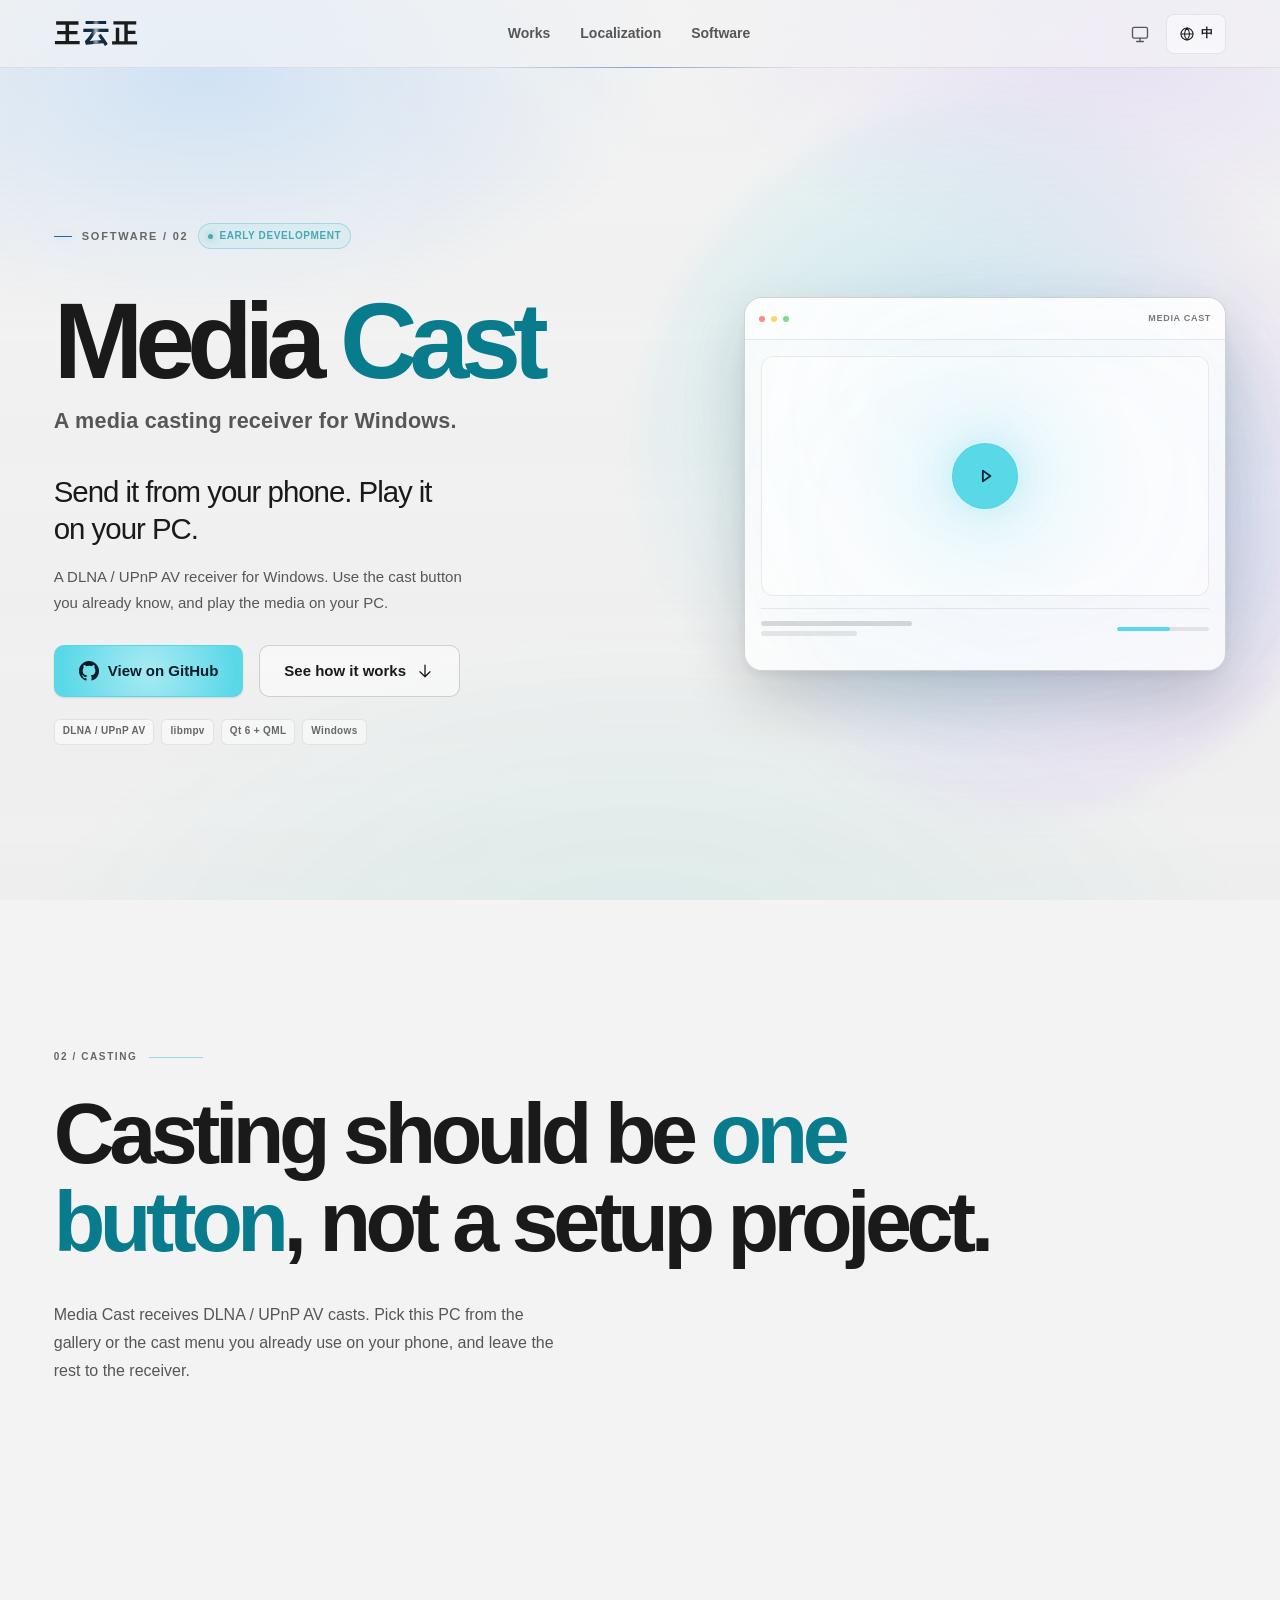
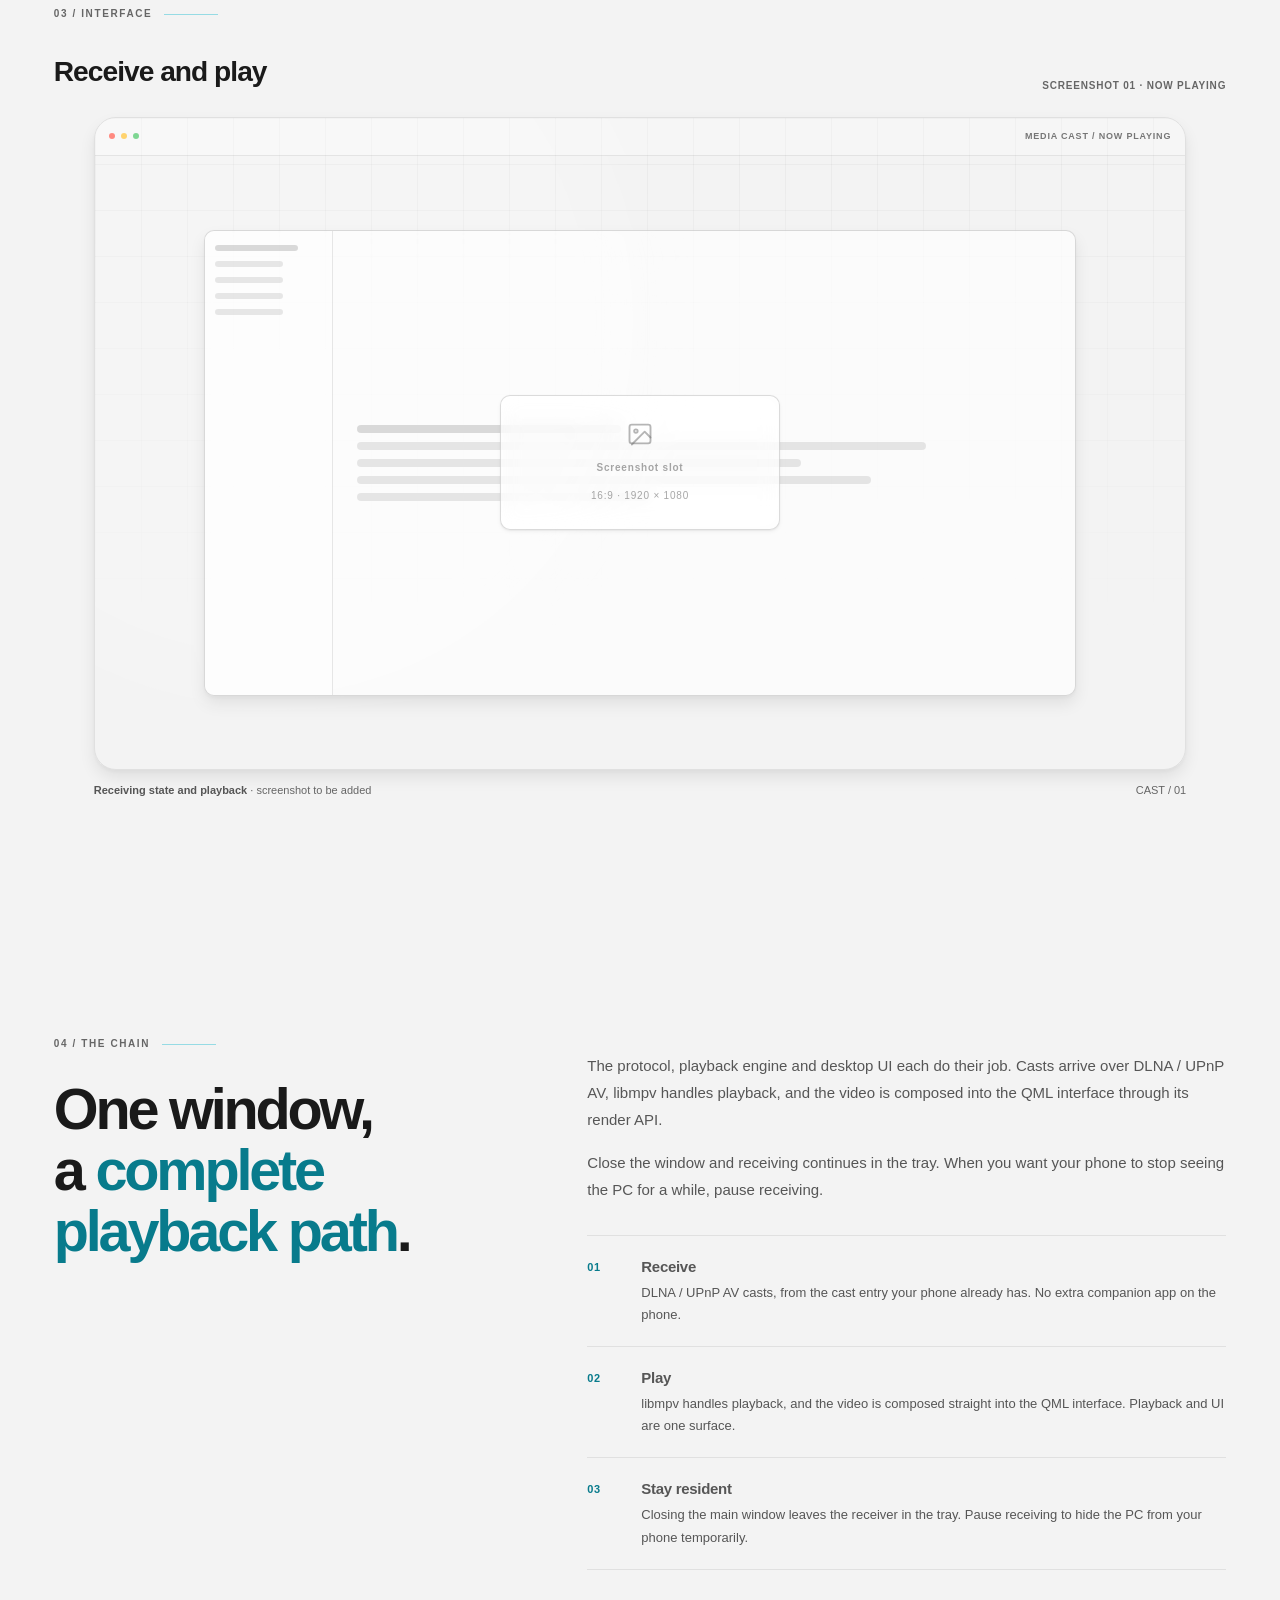
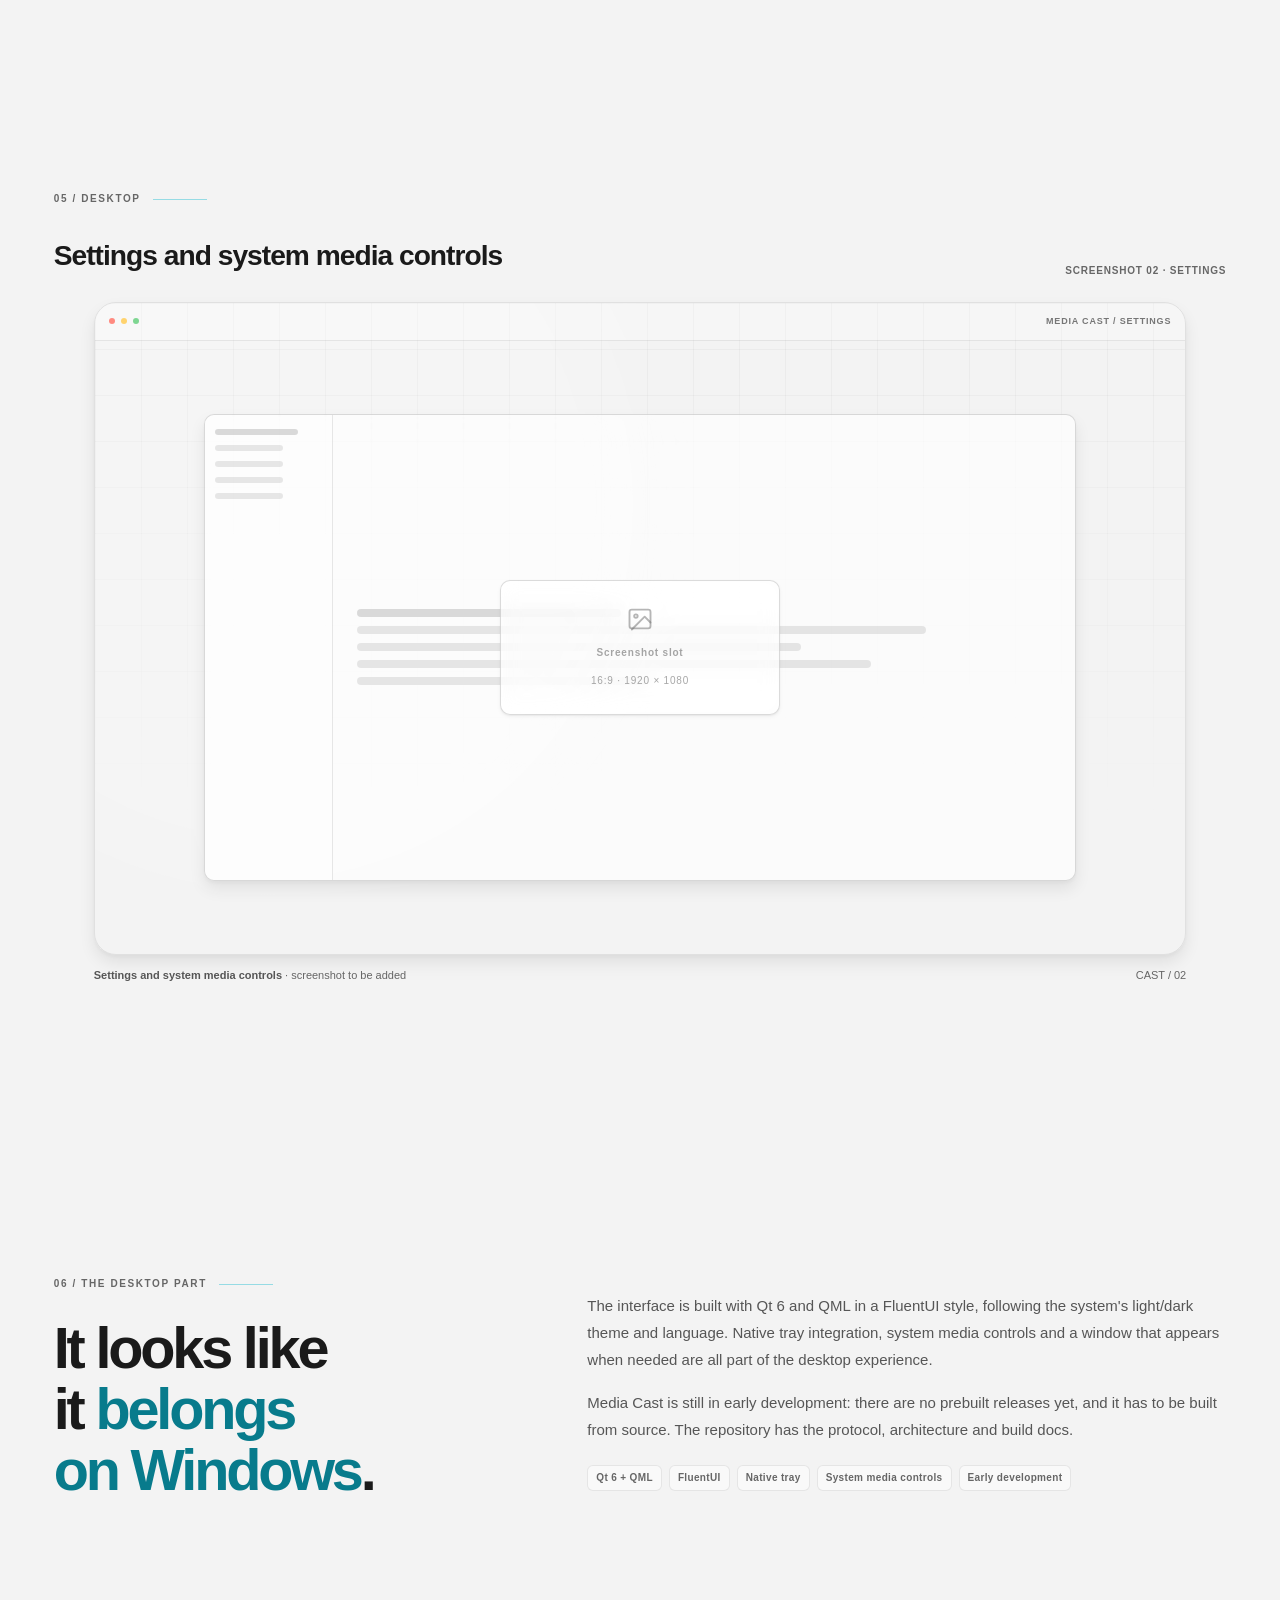
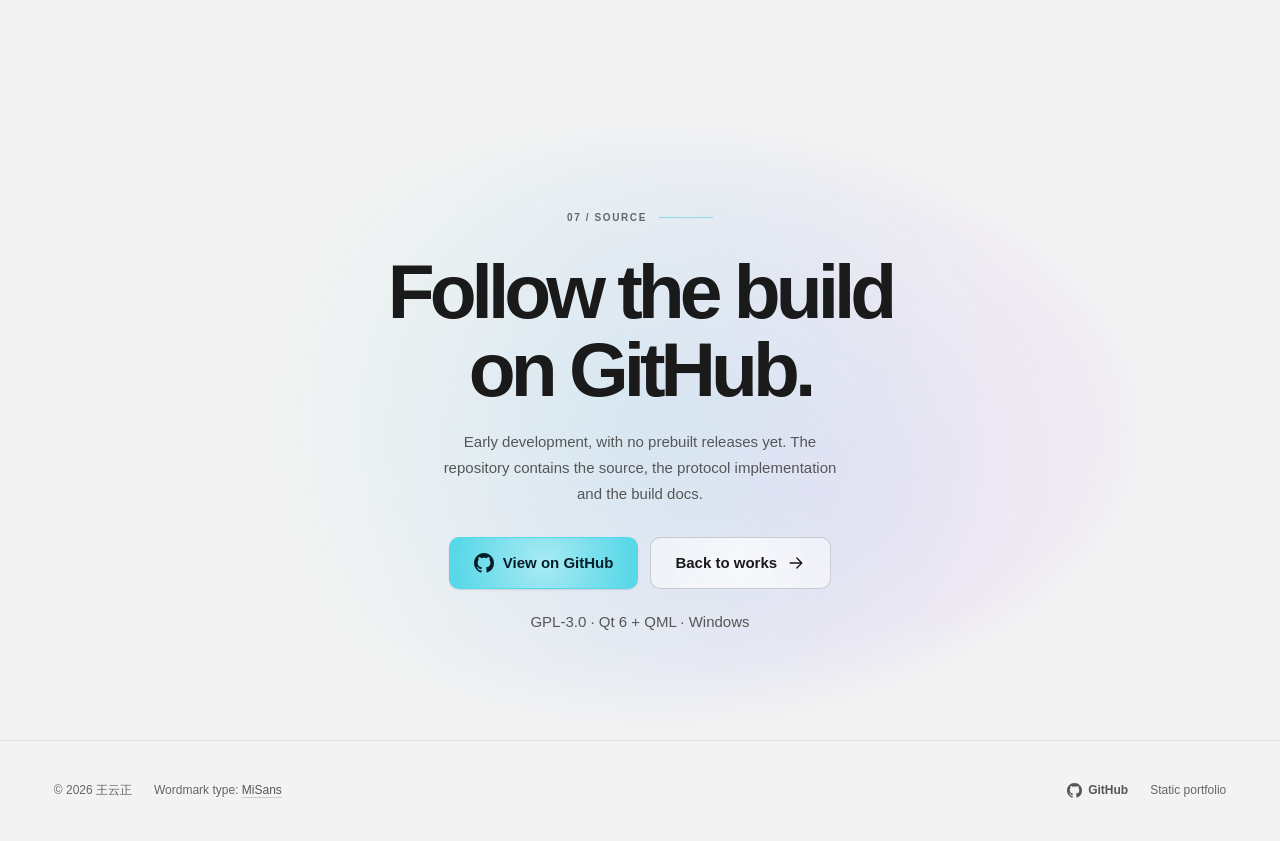
==== software/media-cast/index.html @ 3ce992ba "Build the Fluent works portfolio site" ====
<!DOCTYPE html>
<html lang="zh-CN"
      data-page-lang="bilingual"
      data-lang="zh"
      data-theme-mode="auto"
      data-title-zh="Media Cast（媒体投屏）· 王云正"
      data-title-en="Media Cast · 王云正">
<head>
  <meta charset="utf-8">
  <meta name="viewport" content="width=device-width, initial-scale=1, viewport-fit=cover">
  <title>Media Cast（媒体投屏）· 王云正</title>
  <meta name="description" content="Media Cast：Windows 上的 DLNA / UPnP AV 媒体投送接收器。" data-desc-zh="Media Cast：Windows 上的 DLNA / UPnP AV 媒体投送接收器。" data-desc-en="Media Cast: a DLNA / UPnP AV media casting receiver for Windows.">
  <meta name="color-scheme" content="light dark">
  <meta name="theme-color" content="#f3f3f3">
  <link rel="icon" href="/assets/img/favicon.svg" type="image/svg+xml">
  <script src="/assets/js/boot.js"></script>
  <link rel="stylesheet" href="/assets/css/site.css">
  <script src="/assets/js/site.js" defer></script>
</head>
<body class="software-page software-page--cast">
  <a class="skip-link" href="#main">
    <span class="lang-zh">跳到主要内容</span><span class="lang-en">Skip to content</span>
  </a>

  <header class="site-header" data-site-header>
    <div class="header-inner">
      <a class="brand" href="/" data-brand data-aria-zh="王云正，返回首页" data-aria-en="Wang Yunzheng, home">
        <span class="brand__word" aria-hidden="true">
          <img class="brand__ink brand__ink--light" src="/assets/img/wordmark-light.svg" alt="王云正" width="2932" height="936" decoding="async">
          <img class="brand__ink brand__ink--dark" src="/assets/img/wordmark-dark.svg" alt="王云正" width="2932" height="936" decoding="async">
          <span class="brand__sheen"></span>
        </span>
        <span class="sr-only">王云正</span>
      </a>

      <nav class="primary-nav" aria-label="主导航" data-aria-zh="主导航" data-aria-en="Primary navigation">
        <a class="nav-link" href="/"><span class="lang-zh">作品</span><span class="lang-en">Works</span></a>
        <a class="nav-link" href="/#localization"><span class="lang-zh">汉化</span><span class="lang-en">Localization</span></a>
        <a class="nav-link" href="/#software"><span class="lang-zh">软件</span><span class="lang-en">Software</span></a>
      </nav>

      <button class="icon-btn nav-toggle" type="button" data-nav-toggle aria-expanded="false" aria-controls="mobile-nav" aria-label="打开导航">
        <svg class="icon" viewBox="0 0 24 24" aria-hidden="true"><path d="M4 7h16M4 12h16M4 17h16"/></svg>
      </button>

      <div class="mobile-nav" id="mobile-nav" data-mobile-nav hidden>
        <a href="/"><span><span class="lang-zh">作品</span><span class="lang-en">Works</span></span></a>
        <a href="/#localization"><span><span class="lang-zh">汉化</span><span class="lang-en">Localization</span></span></a>
        <a href="/#software"><span><span class="lang-zh">软件</span><span class="lang-en">Software</span></span></a>
      </div>

      <div class="header-actions">
        <div class="theme-picker" data-theme-picker>
          <button class="icon-btn theme-trigger" type="button" data-theme-trigger aria-expanded="false" aria-controls="theme-menu" aria-label="主题设置">
            <span class="theme-icon theme-icon--auto" aria-hidden="true"><svg class="icon" viewBox="0 0 24 24"><rect x="3" y="4" width="18" height="13" rx="2"/><path d="M8 21h8m-4-4v4"/></svg></span>
            <span class="theme-icon theme-icon--light" aria-hidden="true"><svg class="icon" viewBox="0 0 24 24"><circle cx="12" cy="12" r="4"/><path d="M12 2v2m0 16v2M4.93 4.93l1.42 1.42m11.3 11.3 1.42 1.42M2 12h2m16 0h2M4.93 19.07l1.42-1.42m11.3-11.3 1.42-1.42"/></svg></span>
            <span class="theme-icon theme-icon--dark" aria-hidden="true"><svg class="icon" viewBox="0 0 24 24"><path d="M20.4 14.4A8.5 8.5 0 0 1 9.6 3.6 8.5 8.5 0 1 0 20.4 14.4Z"/></svg></span>
          </button>
          <div class="theme-menu" id="theme-menu" data-theme-menu role="group" aria-label="主题" data-aria-zh="主题" data-aria-en="Theme" hidden>
            <div class="theme-menu__label"><span class="lang-zh">外观</span><span class="lang-en">Appearance</span></div>
            <button class="theme-option" type="button" data-theme-choice="auto" aria-pressed="true">
              <svg class="icon" viewBox="0 0 24 24" aria-hidden="true"><rect x="3" y="4" width="18" height="13" rx="2"/><path d="M8 21h8m-4-4v4"/></svg><span><span class="lang-zh">跟随系统</span><span class="lang-en">System</span></span><svg class="icon theme-option__check" viewBox="0 0 24 24" aria-hidden="true"><path d="m5 12 4 4 10-10"/></svg>
            </button>
            <button class="theme-option" type="button" data-theme-choice="light" aria-pressed="false">
              <svg class="icon" viewBox="0 0 24 24" aria-hidden="true"><circle cx="12" cy="12" r="4"/><path d="M12 2v2m0 16v2M4.93 4.93l1.42 1.42m11.3 11.3 1.42 1.42M2 12h2m16 0h2M4.93 19.07l1.42-1.42m11.3-11.3 1.42-1.42"/></svg><span><span class="lang-zh">浅色</span><span class="lang-en">Light</span></span><svg class="icon theme-option__check" viewBox="0 0 24 24" aria-hidden="true"><path d="m5 12 4 4 10-10"/></svg>
            </button>
            <button class="theme-option" type="button" data-theme-choice="dark" aria-pressed="false">
              <svg class="icon" viewBox="0 0 24 24" aria-hidden="true"><path d="M20.4 14.4A8.5 8.5 0 0 1 9.6 3.6 8.5 8.5 0 1 0 20.4 14.4Z"/></svg><span><span class="lang-zh">深色</span><span class="lang-en">Dark</span></span><svg class="icon theme-option__check" viewBox="0 0 24 24" aria-hidden="true"><path d="m5 12 4 4 10-10"/></svg>
            </button>
          </div>
        </div>
        <button class="lang-toggle" type="button" data-language-toggle aria-label="Switch to English">
          <svg class="icon icon--small" viewBox="0 0 24 24" aria-hidden="true"><circle cx="12" cy="12" r="9"/><path d="M3 12h18M12 3c2.5 2.5 3.8 5.5 3.8 9S14.5 18.5 12 21c-2.5-2.5-3.8-5.5-3.8-9S9.5 5.5 12 3Z"/></svg>
          <span class="lang-zh" aria-hidden="true">EN</span>
          <span class="lang-en" aria-hidden="true">中</span>
        </button>
      </div>
    </div>
  </header>

  <div class="scroll-progress" aria-hidden="true"><div class="scroll-progress__fill" data-scroll-progress></div></div>

  <main id="main" class="software-main" tabindex="-1">
    <section class="software-hero">
      <div class="container software-hero__grid">
        <div class="software-hero__copy">
          <div class="software-hero__kicker enter" style="--i: 0">
            <span class="eyebrow"><span class="lang-zh">软件 / 02</span><span class="lang-en">Software / 02</span></span>
            <span class="early-badge"><span class="lang-zh">早期开发</span><span class="lang-en">Early development</span></span>
          </div>
          <h1 class="software-title enter" style="--i: 1">Media <span class="accent-word">Cast</span></h1>
          <p class="software-title-cn enter" style="--i: 2">
            <span class="lang-zh">媒体投屏接收器</span>
            <span class="lang-en">A media casting receiver for Windows.</span>
          </p>
          <p class="software-tagline enter" style="--i: 3">
            <span class="lang-zh">手机投过来，电脑这边播放。</span>
            <span class="lang-en">Send it from your phone. Play it on your PC.</span>
          </p>
          <p class="software-lead enter" style="--i: 3">
            <span class="lang-zh">Windows 上的 DLNA / UPnP AV 投送接收器。用手机里熟悉的投送入口，把媒体送到电脑上播放。</span>
            <span class="lang-en">A DLNA / UPnP AV receiver for Windows. Use the cast button you already know, and play the media on your PC.</span>
          </p>
          <div class="software-actions enter" style="--i: 4">
            <a class="btn btn--primary btn--large reveal" href="https://github.com/JerryABCD06/MediaCast" target="_blank" rel="noopener noreferrer">
              <svg class="icon icon--fill" viewBox="0 0 16 16" aria-hidden="true"><path d="M8 0C3.58 0 0 3.58 0 8c0 3.54 2.29 6.53 5.47 7.59.4.07.55-.17.55-.38 0-.19-.01-.82-.01-1.49-2.01.37-2.53-.49-2.69-.94-.09-.23-.48-.94-.82-1.13-.28-.15-.68-.52-.01-.53.63-.01 1.08.58 1.23.82.72 1.21 1.87.87 2.33.66.07-.52.28-.87.51-1.07-1.78-.2-3.64-.89-3.64-3.95 0-.87.31-1.59.82-2.15-.08-.2-.36-1.02.08-2.12 0 0 .67-.21 2.2.82a7.6 7.6 0 0 1 2-.27c.68 0 1.36.09 2 .27 1.53-1.04 2.2-.82 2.2-.82.44 1.1.16 1.92.08 2.12.51.56.82 1.27.82 2.15 0 3.07-1.87 3.75-3.65 3.95.29.25.54.73.54 1.48 0 1.07-.01 1.93-.01 2.2 0 .21.15.46.55.38A8.01 8.01 0 0 0 16 8c0-4.42-3.58-8-8-8Z"/></svg>
              <span class="lang-zh">在 GitHub 查看</span><span class="lang-en">View on GitHub</span>
            </a>
            <a class="btn btn--secondary btn--large reveal" href="#one-button">
              <span class="lang-zh">看看它怎么工作</span><span class="lang-en">See how it works</span>
              <svg class="icon" viewBox="0 0 24 24" aria-hidden="true"><path d="M12 5v14m-6-6 6 6 6-6"/></svg>
            </a>
          </div>
          <div class="software-chips enter" style="--i: 5">
            <span class="software-chip">DLNA / UPnP AV</span>
            <span class="software-chip">libmpv</span>
            <span class="software-chip">Qt 6 + QML</span>
            <span class="software-chip">Windows</span>
          </div>
        </div>

        <div class="software-hero__visual enter" style="--i: 3">
          <div class="hero-window-wrap" aria-hidden="true">
            <div class="hero-window" data-tilt>
              <div class="hero-window__bar">
                <div class="window-dots"><i></i><i></i><i></i></div>
                <span>Media Cast</span>
              </div>
              <div class="hero-window__body hero-window__body--cast">
                <div class="cast-stage">
                  <div class="cast-visual">
                    <span class="cast-visual__ring"></span>
                    <span class="cast-visual__ring"></span>
                    <span class="cast-visual__ring"></span>
                    <span class="cast-visual__core"><svg class="icon" viewBox="0 0 24 24"><path d="m10 7 7 5-7 5V7Z"/></svg></span>
                  </div>
                </div>
                <div class="cast-window__meta">
                  <div class="cast-window__meta-lines"><i></i><i></i></div>
                  <div class="cast-window__progress"></div>
                </div>
              </div>
            </div>
          </div>
        </div>
      </div>
    </section>

    <section class="software-chapter software-chapter--compact" id="one-button">
      <div class="container">
        <div class="chapter-label" data-reveal>02 / Casting</div>
        <h2 class="chapter-statement" data-reveal>
          <span class="lang-zh">投屏，本来就应该<span class="accent">只是按一下</span>。</span>
          <span class="lang-en">Casting should be <span class="accent">one button</span>, not a setup project.</span>
        </h2>
        <div class="chapter-lede" data-reveal>
          <p class="lang-block lang-zh">Media Cast 接收 DLNA / UPnP AV 投送。手机从相册或支持投送的应用里选择这台电脑，剩下的交给它。</p>
          <p class="lang-block lang-en">Media Cast receives DLNA / UPnP AV casts. Pick this PC from the gallery or the cast menu you already use on your phone, and leave the rest to the receiver.</p>
        </div>
      </div>
    </section>

    <section class="screenshot-chapter" aria-labelledby="cast-shot-1-title">
      <div class="container">
        <div class="chapter-label" data-reveal>03 / Interface</div>
        <div class="screenshot-chapter__head" data-reveal>
          <h2 class="screenshot-chapter__title" id="cast-shot-1-title"><span class="lang-zh">接收与播放</span><span class="lang-en">Receive and play</span></h2>
          <span class="screenshot-chapter__meta">Screenshot 01 · Now playing</span>
        </div>
        <figure data-reveal>
          <div class="screenshot-frame screenshot-frame--window" role="img" aria-label="Media Cast 接收与播放界面截图占位，16 比 9" data-aria-zh="Media Cast 接收与播放界面截图占位，16 比 9" data-aria-en="Placeholder for the Media Cast receiving and playback interface, 16 by 9">
            <div class="screenshot-frame__bar" aria-hidden="true">
              <div class="window-dots"><i></i><i></i><i></i></div>
              <span>Media Cast / Now playing</span>
            </div>
            <div class="screenshot-frame__canvas">
              <div class="screenshot-frame__mock" aria-hidden="true">
                <div class="screenshot-frame__mock-side"><i></i><i></i><i></i><i></i><i></i></div>
                <div class="screenshot-frame__mock-main"><i></i><i></i><i></i><i></i><i></i></div>
              </div>
              <div class="screenshot-frame__inner" aria-hidden="true">
                <svg class="icon" viewBox="0 0 24 24"><rect x="3" y="4" width="18" height="16" rx="2"/><circle cx="8.5" cy="9.5" r="1.5"/><path d="m21 15-5-5L5 21"/></svg>
                <strong><span class="lang-zh">界面截图位</span><span class="lang-en">Screenshot slot</span></strong>
                <span>16:9 · 1920 × 1080</span>
              </div>
            </div>
          </div>
          <figcaption class="screenshot-caption">
            <span><strong><span class="lang-zh">接收状态与播放界面</span><span class="lang-en">Receiving state and playback</span></strong> · <span class="lang-zh">截图待补充</span><span class="lang-en">screenshot to be added</span></span>
            <span>CAST / 01</span>
          </figcaption>
        </figure>
      </div>
    </section>

    <section class="software-chapter" aria-labelledby="cast-chain-title">
      <div class="container">
        <div class="chapter-split">
          <div class="chapter-split__head">
            <div class="chapter-label" data-reveal>04 / The chain</div>
            <h2 class="chapter-title" id="cast-chain-title" data-reveal>
              <span class="lang-zh">一个窗口，背后是一条<span class="accent">完整的播放链路</span>。</span>
              <span class="lang-en">One window, a <span class="accent">complete playback path</span>.</span>
            </h2>
          </div>
          <div class="chapter-copy" data-reveal>
            <p class="lang-block lang-zh">投送协议、播放内核和桌面界面各做各的事。接收使用 DLNA / UPnP AV，播放交给 libmpv，画面通过 render API 合成进 QML 界面。</p>
            <p class="lang-block lang-en">The protocol, playback engine and desktop UI each do their job. Casts arrive over DLNA / UPnP AV, libmpv handles playback, and the video is composed into the QML interface through its render API.</p>
            <p class="lang-block lang-zh">关掉窗口，接收还在托盘里；需要让手机暂时搜不到这台电脑时，可以暂停接收投送。</p>
            <p class="lang-block lang-en">Close the window and receiving continues in the tray. When you want your phone to stop seeing the PC for a while, pause receiving.</p>

            <div class="lang-block lang-zh">
              <ul class="feature-list">
                <li class="feature-item">
                  <span class="feature-item__num">01</span>
                  <div><h3>接收</h3><p>DLNA / UPnP AV 投送。用手机里已经有的投送入口，不必在手机端再装一套配套应用。</p></div>
                </li>
                <li class="feature-item">
                  <span class="feature-item__num">02</span>
                  <div><h3>播放</h3><p>libmpv 负责播放，画面直接合成进 QML 界面。播放体验和界面不是两套东西。</p></div>
                </li>
                <li class="feature-item">
                  <span class="feature-item__num">03</span>
                  <div><h3>常驻</h3><p>关闭主窗口后仍可从托盘接收；暂停接收则会让手机暂时发现不了这台电脑。</p></div>
                </li>
              </ul>
            </div>
            <div class="lang-block lang-en">
              <ul class="feature-list">
                <li class="feature-item">
                  <span class="feature-item__num">01</span>
                  <div><h3>Receive</h3><p>DLNA / UPnP AV casts, from the cast entry your phone already has. No extra companion app on the phone.</p></div>
                </li>
                <li class="feature-item">
                  <span class="feature-item__num">02</span>
                  <div><h3>Play</h3><p>libmpv handles playback, and the video is composed straight into the QML interface. Playback and UI are one surface.</p></div>
                </li>
                <li class="feature-item">
                  <span class="feature-item__num">03</span>
                  <div><h3>Stay resident</h3><p>Closing the main window leaves the receiver in the tray. Pause receiving to hide the PC from your phone temporarily.</p></div>
                </li>
              </ul>
            </div>
          </div>
        </div>
      </div>
    </section>

    <section class="screenshot-chapter" aria-labelledby="cast-shot-2-title">
      <div class="container">
        <div class="chapter-label" data-reveal>05 / Desktop</div>
        <div class="screenshot-chapter__head" data-reveal>
          <h2 class="screenshot-chapter__title" id="cast-shot-2-title"><span class="lang-zh">设置与系统媒体控件</span><span class="lang-en">Settings and system media controls</span></h2>
          <span class="screenshot-chapter__meta">Screenshot 02 · Settings</span>
        </div>
        <figure data-reveal>
          <div class="screenshot-frame screenshot-frame--window" role="img" aria-label="Media Cast 设置与系统媒体控件截图占位，16 比 9" data-aria-zh="Media Cast 设置与系统媒体控件截图占位，16 比 9" data-aria-en="Placeholder for Media Cast settings and system media controls, 16 by 9">
            <div class="screenshot-frame__bar" aria-hidden="true">
              <div class="window-dots"><i></i><i></i><i></i></div>
              <span>Media Cast / Settings</span>
            </div>
            <div class="screenshot-frame__canvas">
              <div class="screenshot-frame__mock" aria-hidden="true">
                <div class="screenshot-frame__mock-side"><i></i><i></i><i></i><i></i><i></i></div>
                <div class="screenshot-frame__mock-main"><i></i><i></i><i></i><i></i><i></i></div>
              </div>
              <div class="screenshot-frame__inner" aria-hidden="true">
                <svg class="icon" viewBox="0 0 24 24"><rect x="3" y="4" width="18" height="16" rx="2"/><circle cx="8.5" cy="9.5" r="1.5"/><path d="m21 15-5-5L5 21"/></svg>
                <strong><span class="lang-zh">界面截图位</span><span class="lang-en">Screenshot slot</span></strong>
                <span>16:9 · 1920 × 1080</span>
              </div>
            </div>
          </div>
          <figcaption class="screenshot-caption">
            <span><strong><span class="lang-zh">设置页与系统媒体控件</span><span class="lang-en">Settings and system media controls</span></strong> · <span class="lang-zh">截图待补充</span><span class="lang-en">screenshot to be added</span></span>
            <span>CAST / 02</span>
          </figcaption>
        </figure>
      </div>
    </section>

    <section class="software-chapter software-chapter--compact" aria-labelledby="cast-desktop-title">
      <div class="container">
        <div class="chapter-split">
          <div class="chapter-split__head">
            <div class="chapter-label" data-reveal>06 / The desktop part</div>
            <h2 class="chapter-title" id="cast-desktop-title" data-reveal>
              <span class="lang-zh">它看起来像 <span class="accent">Windows 的一部分</span>。</span>
              <span class="lang-en">It looks like it <span class="accent">belongs on Windows</span>.</span>
            </h2>
          </div>
          <div class="chapter-copy" data-reveal>
            <p class="lang-block lang-zh">界面使用 Qt 6 + QML 的 FluentUI 风格，跟随系统的深浅色和语言。原生托盘、系统媒体控件和按需出现的窗口，都是桌面端的一部分。</p>
            <p class="lang-block lang-en">The interface is built with Qt 6 and QML in a FluentUI style, following the system's light/dark theme and language. Native tray integration, system media controls and a window that appears when needed are all part of the desktop experience.</p>
            <p class="lang-block lang-zh">Media Cast 仍在早期开发：目前没有预编译版本，需要从源码构建。仓库里有协议、架构与构建文档。</p>
            <p class="lang-block lang-en">Media Cast is still in early development: there are no prebuilt releases yet, and it has to be built from source. The repository has the protocol, architecture and build docs.</p>
            <div class="software-chips">
              <span class="software-chip">Qt 6 + QML</span>
              <span class="software-chip">FluentUI</span>
              <span class="software-chip">Native tray</span>
              <span class="software-chip">System media controls</span>
              <span class="software-chip">Early development</span>
            </div>
          </div>
        </div>
      </div>
    </section>

    <section class="software-cta" aria-labelledby="cast-cta-title">
      <div class="container software-cta__inner">
        <div class="chapter-label" data-reveal>07 / Source</div>
        <h2 id="cast-cta-title" data-reveal>
          <span class="lang-zh">在 GitHub 看项目。</span>
          <span class="lang-en">Follow the build on GitHub.</span>
        </h2>
        <p data-reveal>
          <span class="lang-zh">早期开发中，暂无预编译版本。仓库里有源码、协议实现和构建文档。</span>
          <span class="lang-en">Early development, with no prebuilt releases yet. The repository contains the source, the protocol implementation and the build docs.</span>
        </p>
        <div class="software-cta__actions" data-reveal>
          <a class="btn btn--primary btn--large reveal" href="https://github.com/JerryABCD06/MediaCast" target="_blank" rel="noopener noreferrer">
            <svg class="icon icon--fill" viewBox="0 0 16 16" aria-hidden="true"><path d="M8 0C3.58 0 0 3.58 0 8c0 3.54 2.29 6.53 5.47 7.59.4.07.55-.17.55-.38 0-.19-.01-.82-.01-1.49-2.01.37-2.53-.49-2.69-.94-.09-.23-.48-.94-.82-1.13-.28-.15-.68-.52-.01-.53.63-.01 1.08.58 1.23.82.72 1.21 1.87.87 2.33.66.07-.52.28-.87.51-1.07-1.78-.2-3.64-.89-3.64-3.95 0-.87.31-1.59.82-2.15-.08-.2-.36-1.02.08-2.12 0 0 .67-.21 2.2.82a7.6 7.6 0 0 1 2-.27c.68 0 1.36.09 2 .27 1.53-1.04 2.2-.82 2.2-.82.44 1.1.16 1.92.08 2.12.51.56.82 1.27.82 2.15 0 3.07-1.87 3.75-3.65 3.95.29.25.54.73.54 1.48 0 1.07-.01 1.93-.01 2.2 0 .21.15.46.55.38A8.01 8.01 0 0 0 16 8c0-4.42-3.58-8-8-8Z"/></svg>
            <span class="lang-zh">在 GitHub 查看</span><span class="lang-en">View on GitHub</span>
          </a>
          <a class="btn btn--secondary btn--large reveal" href="/">
            <span class="lang-zh">返回作品</span><span class="lang-en">Back to works</span>
            <svg class="icon" viewBox="0 0 24 24" aria-hidden="true"><path d="M5 12h14m-6-6 6 6-6 6"/></svg>
          </a>
        </div>
        <p class="software-cta__note">GPL-3.0 · Qt 6 + QML · Windows</p>
      </div>
    </section>
  </main>

  <footer class="site-footer">
    <div class="container site-footer__inner">
      <div class="site-footer__left">
        <span>© <span data-year>2026</span> 王云正</span>
        <span class="credit"><span class="lang-zh">字标字体</span><span class="lang-en">Wordmark type</span>: <a href="https://hyperos.mi.com/font/" target="_blank" rel="noopener noreferrer">MiSans</a></span>
      </div>
      <div class="site-footer__right">
        <a class="footer-link" href="https://github.com/JerryABCD06" target="_blank" rel="noopener noreferrer">
          <svg class="icon icon--fill" viewBox="0 0 16 16" aria-hidden="true"><path d="M8 0C3.58 0 0 3.58 0 8c0 3.54 2.29 6.53 5.47 7.59.4.07.55-.17.55-.38 0-.19-.01-.82-.01-1.49-2.01.37-2.53-.49-2.69-.94-.09-.23-.48-.94-.82-1.13-.28-.15-.68-.52-.01-.53.63-.01 1.08.58 1.23.82.72 1.21 1.87.87 2.33.66.07-.52.28-.87.51-1.07-1.78-.2-3.64-.89-3.64-3.95 0-.87.31-1.59.82-2.15-.08-.2-.36-1.02.08-2.12 0 0 .67-.21 2.2.82a7.6 7.6 0 0 1 2-.27c.68 0 1.36.09 2 .27 1.53-1.04 2.2-.82 2.2-.82.44 1.1.16 1.92.08 2.12.51.56.82 1.27.82 2.15 0 3.07-1.87 3.75-3.65 3.95.29.25.54.73.54 1.48 0 1.07-.01 1.93-.01 2.2 0 .21.15.46.55.38A8.01 8.01 0 0 0 16 8c0-4.42-3.58-8-8-8Z"/></svg>
          GitHub
        </a>
        <span class="credit"><span class="lang-zh">静态作品集</span><span class="lang-en">Static portfolio</span></span>
      </div>
    </div>
  </footer>

  <div class="sr-only" id="live-region" aria-live="polite"></div>
</body>
</html>
---- assets/css/site.css ----
/* =========================================================
   Wang Yunzheng — works
   Fluent 2 foundations, a deliberately slightly larger radius,
   and a small set of pointer-reactive extras.
   ========================================================= */

/* ---------- Fonts / tokens ---------- */

:root {
  --font-ui: sans-serif;

  --header-h: 68px;
  --content-w: 1240px;
  --content-narrow: 980px;
  --gutter: clamp(20px, 4.2vw, 56px);

  /* Fluent shape uses 4px for controls and 8px for overlays.
     These are intentionally one step larger. */
  --radius-control: 8px;
  --radius-card: 16px;
  --radius-panel: 22px;
  --radius-media: 18px;
  --radius-pill: 999px;

  --stroke: 1px;
  --focus-width: 2px;

  --dur-fast: 150ms;
  --dur-normal: 220ms;
  --dur-slow: 320ms;
  --ease-fluent: cubic-bezier(0.1, 0.9, 0.2, 1);
  --ease-out: cubic-bezier(0.16, 1, 0.3, 1);
  --ease-spring: cubic-bezier(0.34, 1.56, 0.64, 1);

  --space-1: 4px;
  --space-2: 8px;
  --space-3: 12px;
  --space-4: 16px;
  --space-5: 20px;
  --space-6: 24px;
  --space-7: 32px;
  --space-8: 40px;
  --space-9: 48px;
  --space-10: 64px;
  --space-11: 80px;
  --space-12: 96px;

  --pointer-x: 50%;
  --pointer-y: 20%;
  --hx: 50%;
  --brand-x: 50;
}

:root,
:root[data-theme="light"] {
  color-scheme: light;

  --bg: #f3f3f3;
  --bg-rgb: 243 243 243;
  --bg-deep: #e9e9e9;
  --surface: rgba(255, 255, 255, 0.72);
  --surface-solid: #fbfbfb;
  --surface-soft: rgba(255, 255, 255, 0.48);
  --surface-raised: rgba(255, 255, 255, 0.88);
  --text: #1a1a1a;
  --text-2: #565656;
  --text-3: #666666;
  --text-on-accent: #ffffff;
  --border: rgba(0, 0, 0, 0.08);
  --border-strong: rgba(0, 0, 0, 0.16);
  --accent: #0f6cbd;
  --accent-hover: #0c5c9f;
  --accent-pressed: #0a4b82;
  --accent-soft: rgba(15, 108, 189, 0.1);
  --accent-soft-strong: rgba(15, 108, 189, 0.2);
  --accent-contrast: #ffffff;
  --focus-ring: #1a1a1a;
  --focus-halo: rgba(255, 255, 255, 0.8);
  --selection: #b8dcff;
  --header-bg: rgba(243, 243, 243, 0.7);
  --header-bg-scrolled: rgba(243, 243, 243, 0.82);
  --header-border: rgba(0, 0, 0, 0.08);
  --popover: rgba(251, 251, 251, 0.96);
  --shadow-2: 0 1px 2px rgba(0, 0, 0, 0.06), 0 2px 4px rgba(0, 0, 0, 0.04);
  --shadow-8: 0 8px 16px rgba(0, 0, 0, 0.08), 0 2px 4px rgba(0, 0, 0, 0.04);
  --shadow-16: 0 16px 32px rgba(0, 0, 0, 0.12), 0 2px 8px rgba(0, 0, 0, 0.06);
  --shadow-28: 0 28px 64px rgba(0, 0, 0, 0.16), 0 4px 12px rgba(0, 0, 0, 0.06);
  --sheen: rgba(255, 255, 255, 0.48);
  --reveal: rgba(0, 120, 212, 0.52);
  --reveal-soft: rgba(0, 120, 212, 0.11);
  --grid-line: rgba(0, 0, 0, 0.045);
  --bloom-a: rgba(64, 156, 255, 0.2);
  --bloom-b: rgba(160, 116, 255, 0.14);
  --bloom-c: rgba(0, 188, 170, 0.1);
  --brand-ink: #1b1b1b;
  --brand-sheen: rgba(0, 103, 190, 0.55);
  --brand-glint: rgba(255, 255, 255, 0.92);
  --scroll-thumb: rgba(0, 0, 0, 0.22);
  --scroll-track: transparent;
  --skeleton-a: rgba(255, 255, 255, 0.6);
  --skeleton-b: rgba(0, 0, 0, 0.08);
  --placeholder-ink: rgba(0, 0, 0, 0.52);
  --placeholder-line: rgba(0, 0, 0, 0.09);
  --placeholder-line-strong: rgba(0, 0, 0, 0.14);
  --shot-tint: rgba(255, 255, 255, 0.25);
}

:root[data-theme="dark"] {
  color-scheme: dark;

  --bg: #1b1b1b;
  --bg-rgb: 27 27 27;
  --bg-deep: #141414;
  --surface: rgba(42, 42, 42, 0.68);
  --surface-solid: #252525;
  --surface-soft: rgba(255, 255, 255, 0.045);
  --surface-raised: rgba(48, 48, 48, 0.9);
  --text: #f5f5f5;
  --text-2: #c8c8c8;
  --text-3: #a0a0a0;
  --text-on-accent: #08212d;
  --border: rgba(255, 255, 255, 0.085);
  --border-strong: rgba(255, 255, 255, 0.18);
  --accent: #60cdff;
  --accent-hover: #7dd8ff;
  --accent-pressed: #9ee2ff;
  --accent-soft: rgba(96, 205, 255, 0.12);
  --accent-soft-strong: rgba(96, 205, 255, 0.22);
  --accent-contrast: #08212d;
  --focus-ring: #ffffff;
  --focus-halo: rgba(0, 0, 0, 0.8);
  --selection: #0b4a6e;
  --header-bg: rgba(27, 27, 27, 0.68);
  --header-bg-scrolled: rgba(27, 27, 27, 0.84);
  --header-border: rgba(255, 255, 255, 0.09);
  --popover: rgba(40, 40, 40, 0.98);
  --shadow-2: 0 1px 2px rgba(0, 0, 0, 0.4), 0 2px 4px rgba(0, 0, 0, 0.2);
  --shadow-8: 0 8px 18px rgba(0, 0, 0, 0.4), 0 2px 4px rgba(0, 0, 0, 0.24);
  --shadow-16: 0 16px 34px rgba(0, 0, 0, 0.5), 0 2px 8px rgba(0, 0, 0, 0.28);
  --shadow-28: 0 28px 70px rgba(0, 0, 0, 0.58), 0 4px 14px rgba(0, 0, 0, 0.32);
  --sheen: rgba(255, 255, 255, 0.14);
  --reveal: rgba(96, 205, 255, 0.54);
  --reveal-soft: rgba(96, 205, 255, 0.1);
  --grid-line: rgba(255, 255, 255, 0.055);
  --bloom-a: rgba(0, 120, 212, 0.22);
  --bloom-b: rgba(124, 88, 255, 0.17);
  --bloom-c: rgba(0, 188, 170, 0.1);
  --brand-ink: #f5f5f5;
  --brand-sheen: rgba(96, 205, 255, 0.66);
  --brand-glint: rgba(202, 246, 255, 0.96);
  --scroll-thumb: rgba(255, 255, 255, 0.24);
  --scroll-track: transparent;
  --skeleton-a: rgba(255, 255, 255, 0.14);
  --skeleton-b: rgba(0, 0, 0, 0.28);
  --placeholder-ink: rgba(255, 255, 255, 0.58);
  --placeholder-line: rgba(255, 255, 255, 0.1);
  --placeholder-line-strong: rgba(255, 255, 255, 0.17);
  --shot-tint: rgba(0, 0, 0, 0.12);
}

@media (prefers-color-scheme: dark) {
  :root:not([data-theme]) {
    color-scheme: dark;

    --bg: #1b1b1b;
    --bg-rgb: 27 27 27;
    --bg-deep: #141414;
    --surface: rgba(42, 42, 42, 0.68);
    --surface-solid: #252525;
    --surface-soft: rgba(255, 255, 255, 0.045);
    --surface-raised: rgba(48, 48, 48, 0.9);
    --text: #f5f5f5;
    --text-2: #c8c8c8;
    --text-3: #a0a0a0;
    --text-on-accent: #08212d;
    --border: rgba(255, 255, 255, 0.085);
    --border-strong: rgba(255, 255, 255, 0.18);
    --accent: #60cdff;
    --accent-hover: #7dd8ff;
    --accent-pressed: #9ee2ff;
    --accent-soft: rgba(96, 205, 255, 0.12);
    --accent-soft-strong: rgba(96, 205, 255, 0.22);
    --accent-contrast: #08212d;
    --focus-ring: #ffffff;
    --focus-halo: rgba(0, 0, 0, 0.8);
    --selection: #0b4a6e;
    --header-bg: rgba(27, 27, 27, 0.68);
    --header-bg-scrolled: rgba(27, 27, 27, 0.84);
    --header-border: rgba(255, 255, 255, 0.09);
    --popover: rgba(40, 40, 40, 0.98);
    --shadow-2: 0 1px 2px rgba(0, 0, 0, 0.4), 0 2px 4px rgba(0, 0, 0, 0.2);
    --shadow-8: 0 8px 18px rgba(0, 0, 0, 0.4), 0 2px 4px rgba(0, 0, 0, 0.24);
    --shadow-16: 0 16px 34px rgba(0, 0, 0, 0.5), 0 2px 8px rgba(0, 0, 0, 0.28);
    --shadow-28: 0 28px 70px rgba(0, 0, 0, 0.58), 0 4px 14px rgba(0, 0, 0, 0.32);
    --sheen: rgba(255, 255, 255, 0.14);
    --reveal: rgba(96, 205, 255, 0.54);
    --reveal-soft: rgba(96, 205, 255, 0.1);
    --grid-line: rgba(255, 255, 255, 0.055);
    --bloom-a: rgba(0, 120, 212, 0.22);
    --bloom-b: rgba(124, 88, 255, 0.17);
    --bloom-c: rgba(0, 188, 170, 0.1);
    --brand-ink: #f5f5f5;
    --brand-sheen: rgba(96, 205, 255, 0.66);
    --brand-glint: rgba(202, 246, 255, 0.96);
    --scroll-thumb: rgba(255, 255, 255, 0.24);
    --scroll-track: transparent;
    --skeleton-a: rgba(255, 255, 255, 0.14);
    --skeleton-b: rgba(0, 0, 0, 0.28);
    --placeholder-ink: rgba(255, 255, 255, 0.58);
    --placeholder-line: rgba(255, 255, 255, 0.1);
    --placeholder-line-strong: rgba(255, 255, 255, 0.17);
    --shot-tint: rgba(0, 0, 0, 0.12);
  }
}

/* ---------- Reset / base ---------- */

*,
*::before,
*::after {
  box-sizing: border-box;
}

html {
  min-width: 320px;
  scroll-behavior: smooth;
  scroll-padding-top: calc(var(--header-h) + 24px);
  -webkit-text-size-adjust: 100%;
  text-size-adjust: 100%;
  scrollbar-color: var(--scroll-thumb) var(--scroll-track);
}

body {
  min-width: 320px;
  margin: 0;
  overflow-x: clip;
  background-color: var(--bg);
  color: var(--text);
  font-family: var(--font-ui);
  font-size: 16px;
  line-height: 1.65;
  text-rendering: optimizeLegibility;
  -webkit-font-smoothing: antialiased;
}

body::before {
  content: "";
  position: fixed;
  z-index: -1;
  inset: 0;
  pointer-events: none;
  background:
    radial-gradient(50% 38% at 16% 8%, var(--bloom-a), transparent 72%),
    radial-gradient(46% 36% at 86% 4%, var(--bloom-b), transparent 70%),
    radial-gradient(70% 60% at 50% 112%, var(--bloom-c), transparent 72%),
    linear-gradient(180deg, transparent, color-mix(in srgb, var(--bg-deep) 45%, transparent));
  opacity: 0.95;
}

body::after {
  content: "";
  position: fixed;
  z-index: -1;
  inset: 0;
  pointer-events: none;
  opacity: 0.22;
  background-image:
    radial-gradient(var(--grid-line) 0.6px, transparent 0.6px),
    radial-gradient(var(--grid-line) 0.6px, transparent 0.6px);
  background-position: 0 0, 18px 18px;
  background-size: 36px 36px;
  mask-image: linear-gradient(180deg, #000, transparent 72%);
  -webkit-mask-image: linear-gradient(180deg, #000, transparent 72%);
}

img,
svg {
  display: block;
  max-width: 100%;
}

button,
input,
textarea,
select {
  font: inherit;
}

button {
  color: inherit;
  cursor: pointer;
}

a {
  color: inherit;
  text-decoration: none;
}

p,
h1,
h2,
h3,
h4 {
  margin: 0;
}

ul,
ol {
  margin: 0;
  padding: 0;
  list-style: none;
}

::selection {
  background: var(--selection);
  color: var(--text);
}

:where(a, button, [tabindex]):focus-visible {
  outline: var(--focus-width) solid var(--focus-ring);
  outline-offset: 3px;
}

:where(a, button):active {
  -webkit-tap-highlight-color: transparent;
}

[hidden] {
  display: none !important;
}

/* ---------- Utilities ---------- */

.container {
  width: min(var(--content-w), calc(100% - var(--gutter) * 2));
  margin-inline: auto;
}

.container--narrow {
  width: min(var(--content-narrow), calc(100% - var(--gutter) * 2));
  margin-inline: auto;
}

.sr-only {
  position: absolute !important;
  width: 1px !important;
  height: 1px !important;
  padding: 0 !important;
  margin: -1px !important;
  overflow: hidden !important;
  clip: rect(0, 0, 0, 0) !important;
  white-space: nowrap !important;
  border: 0 !important;
}

.skip-link {
  position: fixed;
  z-index: 500;
  top: 12px;
  left: 12px;
  padding: 10px 16px;
  border: 1px solid var(--border-strong);
  border-radius: var(--radius-control);
  background: var(--accent);
  color: var(--accent-contrast);
  font-size: 14px;
  font-weight: 700;
  transform: translateY(-160%);
  transition: transform var(--dur-fast) var(--ease-fluent);
}

.skip-link:focus-visible {
  transform: translateY(0);
  outline-color: var(--focus-ring);
}

.lang-zh,
.lang-en {
  display: inline;
}

.lang-block {
  display: block;
}

[data-lang="zh"] .lang-en,
[data-lang="en"] .lang-zh {
  display: none !important;
}

[data-lang="zh"] .chinese-only {
  display: none !important;
}

[data-lang="en"] .index-link__en {
  display: none;
}

.eyebrow {
  display: inline-flex;
  align-items: center;
  gap: 10px;
  color: var(--text-3);
  font-size: 11px;
  font-weight: 700;
  letter-spacing: 0.16em;
  line-height: 1.4;
  text-transform: uppercase;
}

.eyebrow::before {
  content: "";
  width: 18px;
  height: 1px;
  background: var(--accent);
  box-shadow: 0 0 10px var(--accent-soft-strong);
}

.muted {
  color: var(--text-2);
}

.small {
  font-size: 13px;
}

.mono-label {
  color: var(--text-3);
  font-size: 12px;
  letter-spacing: 0.04em;
  line-height: 1.5;
}

/* ---------- Icon helpers ---------- */

.icon {
  width: 20px;
  height: 20px;
  flex: 0 0 auto;
  fill: none;
  stroke: currentColor;
  stroke-linecap: round;
  stroke-linejoin: round;
  stroke-width: 1.6;
}

.icon--small {
  width: 16px;
  height: 16px;
}

.icon--large {
  width: 24px;
  height: 24px;
}

.icon--fill {
  fill: currentColor;
  stroke: none;
}

/* ---------- Header ---------- */

.site-header {
  position: fixed;
  z-index: 100;
  inset: 0 0 auto;
  height: var(--header-h);
  border-bottom: 1px solid var(--header-border);
  background: var(--header-bg);
  transition: background var(--dur-normal) var(--ease-fluent), box-shadow var(--dur-normal) var(--ease-fluent);
  isolation: isolate;
}

@supports ((backdrop-filter: blur(1px)) or (-webkit-backdrop-filter: blur(1px))) {
  .site-header {
    -webkit-backdrop-filter: blur(26px) saturate(1.8);
    backdrop-filter: blur(26px) saturate(1.8);
  }
}

@supports not ((backdrop-filter: blur(1px)) or (-webkit-backdrop-filter: blur(1px))) {
  .site-header {
    background: var(--surface-solid);
  }
}

.site-header::after {
  content: "";
  position: absolute;
  z-index: 2;
  right: 0;
  bottom: -1px;
  left: 0;
  height: 1px;
  pointer-events: none;
  background: linear-gradient(
    90deg,
    transparent 0%,
    transparent calc(var(--hx) - 12%),
    var(--accent) var(--hx),
    transparent calc(var(--hx) + 12%),
    transparent 100%
  );
  opacity: 0.5;
}

.site-header.is-scrolled {
  background: var(--header-bg-scrolled);
  box-shadow: var(--shadow-2);
}

.header-inner {
  position: relative;
  display: flex;
  align-items: center;
  gap: var(--space-6);
  width: min(var(--content-w), calc(100% - var(--gutter) * 2));
  height: 100%;
  margin-inline: auto;
}

.brand {
  position: relative;
  display: inline-flex;
  flex: 0 0 auto;
  align-items: center;
  height: 44px;
  border-radius: var(--radius-control);
  color: var(--brand-ink);
}

.brand__word {
  position: relative;
  display: block;
  height: 27px;
  aspect-ratio: 2932 / 936;
  flex: none;
}

.brand__ink {
  position: absolute;
  inset: 0;
  display: none;
  width: 100%;
  height: 100%;
  object-fit: contain;
}

[data-theme="light"] .brand__ink--light,
:root:not([data-theme]) .brand__ink--light {
  display: block;
}

[data-theme="dark"] .brand__ink--dark {
  display: block;
}

[data-theme="dark"] .brand__ink--light {
  display: none;
}

.brand__sheen {
  position: absolute;
  inset: 0;
  pointer-events: none;
  background:
    radial-gradient(
      ellipse 6% 126% at calc(var(--brand-x, 50) * 1%) 50%,
      var(--brand-glint) 0%,
      transparent 76%
    ),
    radial-gradient(
      ellipse 29% 138% at calc(var(--brand-x, 50) * 1%) 50%,
      var(--brand-sheen) 0%,
      transparent 72%
    );
  opacity: 0.82;
  -webkit-mask-image: url("/assets/img/wordmark-light.svg");
  mask-image: url("/assets/img/wordmark-light.svg");
  -webkit-mask-position: center;
  mask-position: center;
  -webkit-mask-repeat: no-repeat;
  mask-repeat: no-repeat;
  -webkit-mask-size: 100% 100%;
  mask-size: 100% 100%;
  transition: opacity var(--dur-normal) var(--ease-fluent);
}

[data-theme="dark"] .brand__sheen {
  -webkit-mask-image: url("/assets/img/wordmark-dark.svg");
  mask-image: url("/assets/img/wordmark-dark.svg");
}

.brand:hover .brand__sheen,
.brand:focus-visible .brand__sheen {
  opacity: 1;
}

.primary-nav {
  display: flex;
  align-items: center;
  gap: 2px;
  margin-inline: auto;
}

.nav-link {
  position: relative;
  display: inline-flex;
  align-items: center;
  min-height: 40px;
  padding: 0 14px;
  border-radius: var(--radius-control);
  color: var(--text-2);
  font-size: 14px;
  font-weight: 600;
  transition: color var(--dur-fast) var(--ease-fluent), background-color var(--dur-fast) var(--ease-fluent);
}

.nav-link:hover {
  background: var(--surface-soft);
  color: var(--text);
}

.nav-link[aria-current="page"] {
  color: var(--text);
}

.nav-link[aria-current="page"]::after {
  content: "";
  position: absolute;
  right: 14px;
  bottom: 4px;
  left: 14px;
  height: 2px;
  border-radius: 2px;
  background: var(--accent);
}

.header-actions {
  display: flex;
  flex: 0 0 auto;
  align-items: center;
  gap: 6px;
}

.icon-btn {
  position: relative;
  display: inline-flex;
  align-items: center;
  justify-content: center;
  width: 40px;
  height: 40px;
  padding: 0;
  border: 1px solid transparent;
  border-radius: var(--radius-control);
  background: transparent;
  color: var(--text-2);
  transition:
    color var(--dur-fast) var(--ease-fluent),
    background-color var(--dur-fast) var(--ease-fluent),
    border-color var(--dur-fast) var(--ease-fluent);
}

.icon-btn:hover {
  border-color: var(--border);
  background: var(--surface-soft);
  color: var(--text);
}

.icon-btn:active {
  background: var(--accent-soft);
}

.icon-btn.nav-toggle {
  display: none;
}

.lang-toggle {
  display: inline-flex;
  align-items: center;
  justify-content: center;
  gap: 6px;
  min-width: 58px;
  height: 40px;
  padding: 0 12px;
  border: 1px solid var(--border);
  border-radius: var(--radius-control);
  background: var(--surface-soft);
  color: var(--text);
  font-size: 12px;
  font-weight: 700;
  letter-spacing: 0.04em;
  transition:
    background-color var(--dur-fast) var(--ease-fluent),
    border-color var(--dur-fast) var(--ease-fluent),
    transform var(--dur-fast) var(--ease-fluent);
}

.lang-toggle:hover {
  border-color: var(--border-strong);
  background: var(--surface-raised);
}

.lang-toggle:active {
  transform: scale(0.97);
}

.lang-badge {
  display: inline-flex;
  align-items: center;
  gap: 6px;
  height: 32px;
  padding: 0 10px;
  border: 1px solid var(--border);
  border-radius: var(--radius-pill);
  background: var(--surface-soft);
  color: var(--text-3);
  font-size: 11px;
  font-weight: 600;
  letter-spacing: 0.04em;
  white-space: nowrap;
}

.lang-badge .icon {
  width: 14px;
  height: 14px;
}

/* Theme picker */

.theme-picker {
  position: relative;
}

.theme-trigger .icon {
  transition: transform var(--dur-normal) var(--ease-spring), opacity var(--dur-fast) var(--ease-fluent);
}

.theme-trigger:hover .icon {
  transform: rotate(-10deg) scale(1.05);
}

.theme-trigger[aria-expanded="true"] {
  border-color: var(--border);
  background: var(--accent-soft);
  color: var(--text);
}

.theme-icon--light,
.theme-icon--dark,
.theme-icon--auto {
  display: none;
}

[data-theme-mode="auto"] .theme-icon--auto,
[data-theme-mode="light"] .theme-icon--light,
[data-theme-mode="dark"] .theme-icon--dark {
  display: block;
}

.theme-menu {
  position: absolute;
  z-index: 20;
  top: calc(100% + 10px);
  right: 0;
  width: 236px;
  padding: 5px;
  border: 1px solid var(--border);
  border-radius: 12px;
  background: var(--popover);
  box-shadow: var(--shadow-16);
  -webkit-backdrop-filter: blur(30px) saturate(1.4);
  backdrop-filter: blur(30px) saturate(1.4);
  transform-origin: top right;
  animation: menu-in 180ms var(--ease-out) both;
}

@supports not ((backdrop-filter: blur(1px)) or (-webkit-backdrop-filter: blur(1px))) {
  .theme-menu {
    background: var(--surface-solid);
  }
}

@keyframes menu-in {
  from {
    opacity: 0;
    transform: translateY(-4px) scale(0.97);
  }
  to {
    opacity: 1;
    transform: translateY(0) scale(1);
  }
}

.theme-menu__label {
  padding: 8px 10px 6px;
  color: var(--text-3);
  font-size: 10px;
  font-weight: 700;
  letter-spacing: 0.12em;
  text-transform: uppercase;
}

.theme-option {
  display: flex;
  align-items: center;
  gap: 10px;
  width: 100%;
  min-height: 38px;
  padding: 6px 10px;
  border: 0;
  border-radius: 8px;
  background: transparent;
  color: var(--text-2);
  font-size: 13px;
  text-align: left;
  transition: background-color var(--dur-fast) var(--ease-fluent), color var(--dur-fast) var(--ease-fluent);
}

.theme-option:hover,
.theme-option:focus-visible {
  background: var(--surface-soft);
  color: var(--text);
}

.theme-option[aria-pressed="true"] {
  background: var(--accent-soft);
  color: var(--text);
}

.theme-option .icon {
  width: 18px;
  height: 18px;
}

.theme-option__check {
  width: 16px;
  height: 16px;
  margin-left: auto;
  color: var(--accent);
  opacity: 0;
}

.theme-option[aria-pressed="true"] .theme-option__check {
  opacity: 1;
}

/* Mobile navigation */

.mobile-nav {
  position: fixed;
  z-index: 101;
  top: calc(var(--header-h) + 8px);
  right: max(var(--gutter), env(safe-area-inset-right));
  left: max(var(--gutter), env(safe-area-inset-left));
  padding: 8px;
  border: 1px solid var(--border);
  border-radius: var(--radius-panel);
  background: var(--surface-solid);
  box-shadow: var(--shadow-16);
  animation: menu-in 220ms var(--ease-out) both;
}

.mobile-nav a {
  display: flex;
  align-items: center;
  justify-content: space-between;
  min-height: 52px;
  padding: 0 14px;
  border-radius: 10px;
  color: var(--text-2);
  font-size: 16px;
  font-weight: 600;
}

.mobile-nav a:hover,
.mobile-nav a:focus-visible {
  background: var(--surface-soft);
  color: var(--text);
}

.mobile-nav a::after {
  content: "↗";
  color: var(--accent);
  font-size: 18px;
  font-weight: 400;
}

/* ---------- Main / common section chrome ---------- */

main {
  position: relative;
  padding-top: var(--header-h);
}

.scroll-progress {
  position: fixed;
  z-index: 110;
  top: calc(var(--header-h) - 1px);
  right: 0;
  left: 0;
  height: 2px;
  pointer-events: none;
  background: transparent;
}

.scroll-progress__fill {
  width: 100%;
  height: 100%;
  transform: scaleX(0);
  transform-origin: 0 50%;
  background: linear-gradient(90deg, var(--accent), color-mix(in srgb, var(--accent) 36%, #9a6cff));
  box-shadow: 0 0 12px var(--accent-soft-strong);
  will-change: transform;
}

.section {
  position: relative;
  padding-block: clamp(76px, 9vw, 132px);
}

.section--tight {
  padding-block: clamp(52px, 6vw, 84px);
}

.section-head {
  display: flex;
  align-items: flex-end;
  justify-content: space-between;
  gap: var(--space-8);
  padding-bottom: var(--space-5);
  border-bottom: 1px solid var(--border);
  margin-bottom: var(--space-7);
}

.section-head__main {
  min-width: 0;
}

.section-index {
  display: block;
  margin-bottom: 8px;
  color: var(--accent);
  font-size: 12px;
  font-weight: 700;
  letter-spacing: 0.1em;
}

.section-title {
  font-size: clamp(2rem, 4vw, 3.35rem);
  font-weight: 650;
  letter-spacing: -0.045em;
  line-height: 1.08;
}

.section-desc {
  max-width: 37ch;
  padding-bottom: 4px;
  color: var(--text-2);
  font-size: 14px;
  line-height: 1.7;
  text-align: right;
}

/* ---------- Buttons / links ---------- */

.btn {
  position: relative;
  display: inline-flex;
  align-items: center;
  justify-content: center;
  gap: 9px;
  min-height: 40px;
  padding: 0 16px;
  border: 1px solid transparent;
  border-radius: var(--radius-control);
  background-color: transparent;
  background-image: radial-gradient(
    130px circle at var(--mx, 50%) var(--my, 50%),
    var(--sheen),
    transparent 68%
  );
  background-repeat: no-repeat;
  color: var(--text);
  font-size: 14px;
  font-weight: 600;
  line-height: 1.2;
  text-align: center;
  white-space: nowrap;
  overflow: hidden;
  transition:
    background-color var(--dur-fast) var(--ease-fluent),
    border-color var(--dur-fast) var(--ease-fluent),
    color var(--dur-fast) var(--ease-fluent),
    transform var(--dur-fast) var(--ease-fluent),
    box-shadow var(--dur-fast) var(--ease-fluent);
}

.btn:hover {
  transform: translateY(-1px);
}

.btn:active {
  transform: translateY(0) scale(0.985);
}

.btn--primary {
  border-color: color-mix(in srgb, var(--accent) 72%, transparent);
  background-color: var(--accent);
  color: var(--accent-contrast);
  box-shadow: 0 1px 2px rgba(0, 0, 0, 0.12);
}

.btn--primary:hover {
  background-color: var(--accent-hover);
  box-shadow: var(--shadow-2);
}

.btn--primary:active {
  background-color: var(--accent-pressed);
}

.btn--secondary {
  border-color: var(--border-strong);
  background-color: var(--surface-soft);
  color: var(--text);
}

.btn--secondary:hover {
  background-color: var(--surface-raised);
  border-color: var(--border-strong);
}

.btn--large {
  min-height: 52px;
  padding-inline: 24px;
  border-radius: 10px;
  font-size: 15px;
}

.btn--wide {
  width: 100%;
}

.btn--ghost {
  border-color: var(--border);
  background-color: transparent;
  color: var(--text-2);
}

.btn--ghost:hover {
  background-color: var(--surface-soft);
  color: var(--text);
}

.btn .icon {
  color: currentColor;
}

.text-link {
  display: inline-flex;
  align-items: center;
  gap: 7px;
  color: var(--accent);
  font-size: 14px;
  font-weight: 600;
}

.text-link .icon {
  width: 16px;
  height: 16px;
  transition: transform var(--dur-fast) var(--ease-fluent);
}

.text-link:hover .icon {
  transform: translate(2px, -2px);
}

.link-row {
  display: flex;
  flex-wrap: wrap;
  align-items: center;
  gap: var(--space-4);
}

/* ---------- Reveal extras ---------- */

.reveal {
  position: relative;
}

.reveal::after {
  content: "";
  position: absolute;
  z-index: 3;
  inset: 0;
  padding: 1px;
  border-radius: inherit;
  pointer-events: none;
  background: radial-gradient(
    220px circle at var(--mx, 50%) var(--my, 50%),
    var(--reveal),
    transparent 72%
  );
  opacity: 0;
  -webkit-mask: linear-gradient(#000 0 0) content-box, linear-gradient(#000 0 0);
  mask: linear-gradient(#000 0 0) content-box, linear-gradient(#000 0 0);
  -webkit-mask-composite: xor;
  mask-composite: exclude;
  transition: opacity var(--dur-normal) var(--ease-fluent);
}

.work-card.reveal::after,
.software-card.reveal::after,
.index-panel.reveal::after,
.art-frame.reveal::after {
  opacity: 0.6;
}

.work-card.reveal:hover::after,
.software-card.reveal:hover::after,
.index-panel.reveal:hover::after,
.art-frame.reveal:hover::after,
.work-card.reveal:focus-within::after,
.software-card.reveal:focus-within::after {
  opacity: 1;
}

.btn.reveal::after {
  display: none;
}

/* ---------- Home hero ---------- */

.hero {
  position: relative;
  display: flex;
  align-items: center;
  min-height: calc(100svh - var(--header-h));
  padding-block: clamp(68px, 10vh, 112px) clamp(48px, 8vh, 92px);
  overflow: clip;
}

.hero::before {
  content: "";
  position: absolute;
  z-index: -1;
  top: -18%;
  right: -10%;
  width: min(880px, 76vw);
  height: min(880px, 76vw);
  border-radius: 50%;
  background:
    radial-gradient(circle at 42% 42%, var(--bloom-a), transparent 54%),
    radial-gradient(circle at 66% 58%, var(--bloom-b), transparent 58%);
  filter: blur(16px);
  opacity: 0.8;
  transform: translate3d(calc((var(--pointer-x) - 50%) * 0.08), calc((var(--pointer-y) - 50%) * 0.05), 0);
  animation: ambient-drift 18s var(--ease-fluent) infinite alternate;
  pointer-events: none;
}

.hero::after {
  content: "";
  position: absolute;
  z-index: -1;
  right: 0;
  bottom: 4%;
  left: 0;
  height: 1px;
  background: linear-gradient(90deg, transparent, var(--border-strong), transparent);
  opacity: 0.55;
  pointer-events: none;
}

@keyframes ambient-drift {
  from {
    transform: translate3d(-1.5%, -1%, 0) scale(1);
  }
  to {
    transform: translate3d(1.5%, 2%, 0) scale(1.04);
  }
}

.hero__grid {
  display: grid;
  grid-template-columns: minmax(0, 1.35fr) minmax(320px, 0.65fr);
  gap: clamp(32px, 6vw, 96px);
  align-items: end;
}

.hero__main {
  position: relative;
  min-width: 0;
}

.hero__side {
  min-width: 0;
}

.hero__eyebrow {
  margin-bottom: clamp(32px, 6vh, 56px);
}

.hero__title {
  max-width: 8ch;
  font-size: clamp(5.2rem, 13.5vw, 10.6rem);
  font-weight: 700;
  letter-spacing: -0.075em;
  line-height: 0.85;
}

[data-lang="zh"] .hero__title {
  letter-spacing: -0.055em;
}

.hero__lead {
  max-width: 29ch;
  margin-top: clamp(28px, 4vw, 44px);
  color: var(--text-2);
  font-size: clamp(1rem, 1.7vw, 1.25rem);
  font-weight: 400;
  line-height: 1.5;
}

.hero__lead strong {
  color: var(--text);
  font-weight: 600;
}

.hero__meta {
  display: flex;
  flex-wrap: wrap;
  align-items: center;
  gap: 10px;
  margin-top: var(--space-7);
}

.meta-chip {
  display: inline-flex;
  align-items: center;
  gap: 7px;
  min-height: 30px;
  padding: 0 10px;
  border: 1px solid var(--border);
  border-radius: var(--radius-pill);
  background: var(--surface-soft);
  color: var(--text-2);
  font-size: 11px;
  font-weight: 600;
  letter-spacing: 0.04em;
  white-space: nowrap;
}

.meta-chip__dot {
  width: 5px;
  height: 5px;
  border-radius: 50%;
  background: var(--accent);
  box-shadow: 0 0 0 3px var(--accent-soft);
}

.hero__scroll {
  display: inline-flex;
  align-items: center;
  gap: 12px;
  margin-top: clamp(44px, 8vh, 92px);
  color: var(--text-3);
  font-size: 11px;
  font-weight: 600;
  letter-spacing: 0.1em;
  text-transform: uppercase;
}

.hero__scroll::before {
  content: "";
  width: 42px;
  height: 1px;
  background: var(--border-strong);
  animation: scroll-line 2.8s var(--ease-fluent) infinite;
}

@keyframes scroll-line {
  0%,
  100% {
    transform: scaleX(0.55);
    transform-origin: left;
    opacity: 0.45;
  }
  50% {
    transform: scaleX(1);
    opacity: 1;
  }
}

/* Work index */

.index-panel {
  position: relative;
  overflow: hidden;
  border: 1px solid var(--border);
  border-radius: var(--radius-panel);
  background: var(--surface);
  box-shadow: var(--shadow-2);
}

.index-panel::before {
  content: "";
  position: absolute;
  z-index: 0;
  top: -40%;
  right: -20%;
  width: 70%;
  height: 120%;
  border-radius: 50%;
  background: radial-gradient(circle, var(--bloom-a), transparent 65%);
  opacity: 0.46;
  pointer-events: none;
}

.index-panel__head {
  position: relative;
  z-index: 1;
  display: flex;
  align-items: center;
  justify-content: space-between;
  padding: 18px 20px 14px;
  border-bottom: 1px solid var(--border);
  color: var(--text-3);
  font-size: 10px;
  font-weight: 700;
  letter-spacing: 0.16em;
  text-transform: uppercase;
}

.index-panel__head strong {
  color: var(--text-2);
  font-weight: 600;
  letter-spacing: 0.04em;
}

.index-link {
  position: relative;
  z-index: 1;
  display: grid;
  grid-template-columns: auto 1fr auto;
  gap: 16px;
  align-items: center;
  min-height: 102px;
  padding: 18px 20px;
  border-bottom: 1px solid var(--border);
  transition: background-color var(--dur-fast) var(--ease-fluent);
}

.index-link:last-child {
  border-bottom: 0;
}

.index-link:hover {
  background: var(--surface-soft);
}

.index-link__num {
  align-self: start;
  padding-top: 3px;
  color: var(--accent);
  font-size: 12px;
  font-weight: 700;
  font-variant-numeric: tabular-nums;
  letter-spacing: 0.05em;
}

.index-link__body {
  min-width: 0;
}

.index-link__title {
  display: block;
  font-size: 20px;
  font-weight: 600;
  letter-spacing: -0.03em;
  line-height: 1.25;
}

.index-link__en {
  display: block;
  margin-top: 3px;
  color: var(--text-3);
  font-size: 10px;
  font-weight: 600;
  letter-spacing: 0.12em;
  text-transform: uppercase;
}

.index-link__count {
  display: block;
  margin-top: 7px;
  color: var(--text-2);
  font-size: 11px;
  font-variant-numeric: tabular-nums;
  white-space: nowrap;
}

.index-link__arrow {
  width: 30px;
  height: 30px;
  border: 1px solid var(--border);
  border-radius: 50%;
  color: var(--text-2);
  transition:
    transform var(--dur-normal) var(--ease-fluent),
    border-color var(--dur-fast) var(--ease-fluent),
    background-color var(--dur-fast) var(--ease-fluent);
}

.index-link:hover .index-link__arrow {
  border-color: var(--accent);
  background: var(--accent-soft);
  color: var(--accent);
  transform: translate(2px, -2px);
}

.index-link__arrow .icon {
  width: 15px;
  height: 15px;
  margin: 7px;
}

.index-panel__foot {
  position: relative;
  z-index: 1;
  display: flex;
  align-items: center;
  justify-content: space-between;
  gap: var(--space-4);
  padding: 14px 20px;
  border-top: 1px solid var(--border);
  color: var(--text-3);
  font-size: 11px;
}

.index-panel__foot .status-dot {
  display: inline-flex;
  align-items: center;
  gap: 7px;
}

.status-dot::before {
  content: "";
  width: 5px;
  height: 5px;
  border-radius: 50%;
  background: var(--accent);
  box-shadow: 0 0 10px var(--accent);
}

/* ---------- Work cards ---------- */

.work-grid {
  display: grid;
  grid-template-columns: repeat(2, minmax(0, 1fr));
  gap: clamp(16px, 2.2vw, 28px);
}

.work-card {
  position: relative;
  display: flex;
  flex-direction: column;
  min-width: 0;
  overflow: hidden;
  border: 1px solid var(--border);
  border-radius: var(--radius-card);
  background: var(--surface);
  box-shadow: var(--shadow-2);
  transition:
    transform var(--dur-slow) var(--ease-out),
    border-color var(--dur-normal) var(--ease-fluent),
    box-shadow var(--dur-slow) var(--ease-out);
}

@media (hover: hover) and (pointer: fine) {
  .work-card:hover {
    transform: translateY(-4px);
    border-color: color-mix(in srgb, var(--border-strong) 72%, var(--accent));
    box-shadow: var(--shadow-8);
  }

  .work-card:hover .shot__art {
    transform: scale(1.025);
  }
}

.work-card__media {
  position: relative;
  display: block;
  padding: 10px 10px 0;
}

.shot {
  position: relative;
  aspect-ratio: 16 / 9;
  overflow: hidden;
  border-radius: 11px;
  background:
    linear-gradient(145deg, var(--shot-a), var(--shot-b));
  isolation: isolate;
}

.shot::before {
  content: "";
  position: absolute;
  z-index: 0;
  inset: 0;
  background:
    radial-gradient(circle at 78% 16%, var(--shot-sun, #ffd66b) 0 5.5%, transparent 5.8%),
    radial-gradient(70% 110% at 8% 104%, var(--shot-ground, rgba(54, 113, 51, 0.42)), transparent 60%),
    linear-gradient(122deg, transparent 22%, rgba(255, 255, 255, 0.22) 48%, transparent 67%);
  opacity: 0.9;
}

.shot::after {
  content: "";
  position: absolute;
  z-index: 0;
  inset: 0;
  background-image:
    linear-gradient(var(--grid-line) 1px, transparent 1px),
    linear-gradient(90deg, var(--grid-line) 1px, transparent 1px);
  background-size: 34px 34px;
  opacity: 0.7;
  mask-image: radial-gradient(90% 110% at 50% 100%, #000, transparent 76%);
  -webkit-mask-image: radial-gradient(90% 110% at 50% 100%, #000, transparent 76%);
}

.shot--steam {
  --shot-a: #dcebd2;
  --shot-b: #c4e1ea;
  --shot-sun: #f6d36f;
  --shot-ground: rgba(50, 112, 49, 0.34);
}

.shot--dlc {
  --shot-a: #d9dcf4;
  --shot-b: #c9e6e4;
  --shot-sun: #e7b6ff;
  --shot-ground: rgba(61, 73, 134, 0.3);
}

.shot--expansion {
  --shot-a: #f2d9d0;
  --shot-b: #d9e0f2;
  --shot-sun: #ffbf7a;
  --shot-ground: rgba(122, 75, 79, 0.28);
}

[data-theme="dark"] .shot {
  filter: saturate(0.86) brightness(0.86);
}

.shot__art {
  position: absolute;
  z-index: 1;
  inset: 0;
  transition: transform 800ms var(--ease-out);
}

.shot__window {
  position: absolute;
  right: 12%;
  bottom: 12%;
  left: 12%;
  border: 1px solid var(--placeholder-line-strong);
  border-radius: 8px;
  background: color-mix(in srgb, var(--surface-raised) 84%, transparent);
  box-shadow: var(--shadow-8);
  overflow: hidden;
}

.shot__window-bar {
  display: flex;
  align-items: center;
  gap: 5px;
  height: 24px;
  padding: 0 9px;
  border-bottom: 1px solid var(--placeholder-line);
}

.shot__window-bar i {
  width: 4px;
  height: 4px;
  border-radius: 50%;
  background: var(--placeholder-line-strong);
}

.shot__window-body {
  display: grid;
  grid-template-columns: 1fr 0.7fr;
  gap: 10px;
  padding: 12px;
}

.shot__lines {
  display: grid;
  align-content: start;
  gap: 6px;
}

.shot__line {
  height: 5px;
  border-radius: 4px;
  background: var(--placeholder-line);
}

.shot__line:nth-child(1) {
  width: 62%;
  background: var(--placeholder-line-strong);
}

.shot__line:nth-child(2) {
  width: 84%;
}

.shot__line:nth-child(3) {
  width: 48%;
}

.shot__line:nth-child(4) {
  width: 72%;
}

.shot__block {
  min-height: 52px;
  border: 1px solid var(--placeholder-line);
  border-radius: 5px;
  background:
    linear-gradient(135deg, var(--placeholder-line), transparent 62%),
    var(--surface-soft);
}

.shot__label {
  position: absolute;
  z-index: 2;
  bottom: 12px;
  left: 12px;
  display: inline-flex;
  align-items: center;
  gap: 7px;
  min-height: 26px;
  padding: 0 9px;
  border: 1px solid var(--placeholder-line-strong);
  border-radius: var(--radius-pill);
  background: color-mix(in srgb, var(--surface-solid) 72%, transparent);
  color: var(--placeholder-ink);
  font-size: 10px;
  font-weight: 600;
  letter-spacing: 0.04em;
  -webkit-backdrop-filter: blur(8px);
  backdrop-filter: blur(8px);
}

.shot__label .icon {
  width: 12px;
  height: 12px;
}

.shot__index {
  position: absolute;
  z-index: 1;
  top: 12px;
  right: 14px;
  color: var(--placeholder-ink);
  font-size: clamp(1.5rem, 3vw, 2.6rem);
  font-weight: 700;
  letter-spacing: -0.08em;
  opacity: 0.42;
}

.work-card__body {
  display: flex;
  flex: 1;
  flex-direction: column;
  min-width: 0;
  padding: 20px clamp(18px, 2.2vw, 26px) 22px;
}

.work-card__top {
  display: flex;
  align-items: center;
  justify-content: space-between;
  gap: var(--space-4);
  margin-bottom: 8px;
}

.work-card__kicker {
  color: var(--text-3);
  font-size: 10px;
  font-weight: 700;
  letter-spacing: 0.12em;
  text-transform: uppercase;
}

.chinese-only {
  display: inline-flex;
  align-items: center;
  gap: 5px;
  min-height: 23px;
  padding: 0 8px;
  border: 1px solid var(--border);
  border-radius: var(--radius-pill);
  color: var(--text-3);
  font-size: 10px;
  font-weight: 600;
  white-space: nowrap;
}

.chinese-only::before {
  content: "中";
  display: inline-grid;
  place-items: center;
  width: 14px;
  height: 14px;
  border-radius: 50%;
  background: var(--accent-soft);
  color: var(--accent);
  font-size: 8px;
  font-weight: 700;
}

.work-card__title {
  display: inline;
  font-size: clamp(1.25rem, 2vw, 1.6rem);
  font-weight: 650;
  letter-spacing: -0.035em;
  line-height: 1.25;
  text-decoration: underline;
  text-decoration-color: transparent;
  text-decoration-thickness: 1px;
  text-underline-offset: 5px;
  transition: text-decoration-color var(--dur-fast) var(--ease-fluent);
}

.work-card__title:hover {
  text-decoration-color: var(--border-strong);
}

.work-card__subtitle {
  margin-top: 5px;
  color: var(--accent);
  font-size: 13px;
  font-weight: 600;
  line-height: 1.4;
}

.work-card__desc {
  margin-top: 14px;
  color: var(--text-2);
  font-size: 14px;
  line-height: 1.7;
}

.tag-list {
  display: flex;
  flex-wrap: wrap;
  gap: 6px;
  margin-top: 16px;
}

.tag {
  display: inline-flex;
  align-items: center;
  min-height: 24px;
  padding: 0 8px;
  border: 1px solid var(--border);
  border-radius: 6px;
  background: var(--surface-soft);
  color: var(--text-3);
  font-size: 10px;
  font-weight: 600;
  letter-spacing: 0.03em;
  white-space: nowrap;
}

.work-card__actions {
  margin-top: auto;
  padding-top: 22px;
}

.download-grid {
  display: grid;
  grid-template-columns: repeat(2, minmax(0, 1fr));
  gap: 8px;
}

.dl-btn {
  display: inline-flex;
  align-items: center;
  justify-content: center;
  gap: 8px;
  min-width: 0;
  min-height: 44px;
  padding: 0 12px;
  border: 1px solid var(--border-strong);
  border-radius: var(--radius-control);
  background-color: var(--surface-soft);
  background-image: radial-gradient(
    120px circle at var(--mx, 50%) var(--my, 50%),
    var(--sheen),
    transparent 68%
  );
  color: var(--text);
  font-size: 13px;
  font-weight: 600;
  line-height: 1.2;
  text-align: center;
  transition:
    border-color var(--dur-fast) var(--ease-fluent),
    background-color var(--dur-fast) var(--ease-fluent),
    transform var(--dur-fast) var(--ease-fluent),
    opacity var(--dur-fast) var(--ease-fluent);
}

.dl-btn:hover {
  border-color: var(--accent);
  background-color: var(--accent-soft);
}

.dl-btn:active {
  transform: scale(0.985);
}

.dl-btn .icon {
  width: 17px;
  height: 17px;
}

.dl-btn[aria-disabled="true"] {
  cursor: not-allowed;
  opacity: 0.55;
}

.dl-btn[aria-disabled="true"]:hover {
  border-color: var(--border-strong);
  background-color: var(--surface-soft);
}

.download-note {
  display: flex;
  align-items: center;
  gap: 6px;
  margin-top: 9px;
  color: var(--text-3);
  font-size: 11px;
  line-height: 1.4;
}

.download-note::before {
  content: "";
  width: 5px;
  height: 5px;
  border-radius: 50%;
  background: var(--text-3);
  opacity: 0.65;
}

.micro-action {
  display: inline-flex;
  align-items: center;
  gap: 7px;
  min-height: 34px;
  padding: 0 10px;
  border: 1px solid color-mix(in srgb, var(--accent) 28%, var(--border));
  border-radius: var(--radius-control);
  color: var(--accent);
  font-size: 11px;
  font-weight: 600;
  transition:
    background-color var(--dur-fast) var(--ease-fluent),
    border-color var(--dur-fast) var(--ease-fluent),
    transform var(--dur-fast) var(--ease-fluent);
}

.micro-action:hover {
  border-color: var(--accent);
  background: var(--accent-soft);
}

.micro-action:active {
  transform: scale(0.98);
}

.micro-action .icon {
  width: 14px;
  height: 14px;
}

.work-card__special {
  padding-top: 14px;
}

/* ---------- Software cards ---------- */

.software-list {
  display: grid;
  gap: clamp(16px, 2.2vw, 26px);
}

.software-card {
  position: relative;
  display: grid;
  grid-template-columns: minmax(0, 1fr) minmax(340px, 1.02fr);
  min-height: 320px;
  overflow: hidden;
  border: 1px solid var(--border);
  border-radius: var(--radius-panel);
  background: var(--surface);
  box-shadow: var(--shadow-2);
  transition:
    transform var(--dur-slow) var(--ease-out),
    border-color var(--dur-normal) var(--ease-fluent),
    box-shadow var(--dur-slow) var(--ease-out);
}

@media (hover: hover) and (pointer: fine) {
  .software-card:hover {
    transform: translateY(-4px);
    border-color: color-mix(in srgb, var(--border-strong) 68%, var(--accent));
    box-shadow: var(--shadow-8);
  }

  .software-card:hover .software-card__visual {
    transform: scale(1.018);
  }
}

.software-card__body {
  position: relative;
  z-index: 2;
  display: flex;
  flex-direction: column;
  align-items: flex-start;
  justify-content: center;
  padding: clamp(26px, 4vw, 46px);
  pointer-events: none;
}

.software-card__kicker {
  display: flex;
  align-items: center;
  gap: 10px;
  color: var(--text-3);
  font-size: 10px;
  font-weight: 700;
  letter-spacing: 0.14em;
  text-transform: uppercase;
}

.software-card__num {
  color: var(--accent);
}

.software-card__title {
  margin-top: 16px;
  font-size: clamp(2rem, 4.6vw, 4.15rem);
  font-weight: 700;
  letter-spacing: -0.06em;
  line-height: 0.98;
}

.software-card__cn {
  margin-top: 9px;
  color: var(--text-2);
  font-size: 14px;
  font-weight: 600;
}

.software-card__desc {
  max-width: 40ch;
  margin-top: 18px;
  color: var(--text-2);
  font-size: 14px;
  line-height: 1.7;
}

.software-card__foot {
  display: flex;
  flex-wrap: wrap;
  align-items: center;
  gap: 14px 22px;
  margin-top: 26px;
}

.software-card__cta {
  display: inline-flex;
  align-items: center;
  gap: 8px;
  color: var(--accent);
  font-size: 13px;
  font-weight: 700;
}

.software-card__cta .icon {
  width: 17px;
  height: 17px;
  transition: transform var(--dur-fast) var(--ease-fluent);
}

.software-card:hover .software-card__cta .icon {
  transform: translateX(3px);
}

.software-card__visual {
  position: relative;
  min-height: 320px;
  overflow: hidden;
  background:
    radial-gradient(80% 90% at 56% 44%, var(--card-glow), transparent 64%),
    linear-gradient(145deg, var(--card-bg-a), var(--card-bg-b));
  transition: transform 900ms var(--ease-out);
}

.software-card__visual::after {
  content: "";
  position: absolute;
  inset: 0;
  background-image:
    linear-gradient(var(--grid-line) 1px, transparent 1px),
    linear-gradient(90deg, var(--grid-line) 1px, transparent 1px);
  background-size: 34px 34px;
  mask-image: radial-gradient(100% 100% at 50% 40%, #000 10%, transparent 78%);
  -webkit-mask-image: radial-gradient(100% 100% at 50% 40%, #000 10%, transparent 78%);
  opacity: 0.85;
  pointer-events: none;
}

.software-card__visual .mock-window {
  position: absolute;
  z-index: 1;
  right: 9%;
  bottom: 12%;
  left: 9%;
}

.software-card--nui {
  --card-bg-a: #d9e6f0;
  --card-bg-b: #c7d5e7;
  --card-glow: rgba(55, 123, 200, 0.3);
}

.software-card--cast {
  --card-bg-a: #d9e3ed;
  --card-bg-b: #ced7ee;
  --card-glow: rgba(100, 82, 210, 0.28);
}

[data-theme="dark"] .software-card--nui {
  --card-bg-a: #1c3142;
  --card-bg-b: #152431;
  --card-glow: rgba(60, 142, 255, 0.24);
}

[data-theme="dark"] .software-card--cast {
  --card-bg-a: #231f3a;
  --card-bg-b: #162332;
  --card-glow: rgba(121, 99, 255, 0.24);
}

.mock-window {
  overflow: hidden;
  border: 1px solid var(--placeholder-line-strong);
  border-radius: 10px;
  background: color-mix(in srgb, var(--surface-raised) 88%, transparent);
  box-shadow: var(--shadow-16);
  transform: translateZ(0);
}

.mock-window__bar {
  display: flex;
  align-items: center;
  justify-content: space-between;
  height: 32px;
  padding: 0 11px;
  border-bottom: 1px solid var(--placeholder-line);
  background: color-mix(in srgb, var(--surface-soft) 72%, transparent);
}

.mock-window__dots {
  display: flex;
  gap: 5px;
}

.mock-window__dots i {
  width: 5px;
  height: 5px;
  border-radius: 50%;
  background: var(--placeholder-line-strong);
}

.mock-window__title {
  color: var(--placeholder-ink);
  font-size: 9px;
  font-weight: 600;
  letter-spacing: 0.07em;
  text-transform: uppercase;
}

.mock-window__body {
  padding: 14px;
}

.mock-list {
  display: grid;
  gap: 8px;
}

.mock-row {
  display: flex;
  align-items: center;
  gap: 9px;
  min-height: 28px;
  padding: 0 8px;
  border: 1px solid var(--placeholder-line);
  border-radius: 5px;
  background: var(--surface-soft);
}

.mock-row__check {
  width: 12px;
  height: 12px;
  border: 1px solid var(--placeholder-line-strong);
  border-radius: 3px;
  background: var(--accent);
  opacity: 0.8;
}

.mock-row:nth-child(2) .mock-row__check {
  background: transparent;
  opacity: 1;
}

.mock-row__text {
  display: grid;
  gap: 4px;
  flex: 1;
}

.mock-row__text i {
  display: block;
  height: 4px;
  border-radius: 4px;
  background: var(--placeholder-line);
}

.mock-row__text i:first-child {
  width: 54%;
  background: var(--placeholder-line-strong);
}

.mock-row__text i:last-child {
  width: 33%;
}

.mock-cast {
  display: grid;
  place-items: center;
  min-height: 162px;
  padding: 12px;
}

.cast-visual {
  position: relative;
  display: grid;
  place-items: center;
  width: 126px;
  height: 126px;
}

.cast-visual__ring {
  position: absolute;
  inset: 0;
  border: 1px solid var(--accent);
  border-radius: 50%;
  opacity: 0;
  animation: cast-pulse 4.2s var(--ease-fluent) infinite;
}

.cast-visual__ring:nth-child(2) {
  animation-delay: 1.4s;
}

.cast-visual__ring:nth-child(3) {
  animation-delay: 2.8s;
}

.cast-visual__core {
  display: grid;
  place-items: center;
  width: 48px;
  height: 48px;
  border: 1px solid var(--placeholder-line-strong);
  border-radius: 50%;
  background: var(--accent);
  color: var(--accent-contrast);
  box-shadow: 0 0 30px var(--card-glow);
}

.cast-visual__core .icon {
  width: 20px;
  height: 20px;
}

@keyframes cast-pulse {
  0% {
    transform: scale(0.34);
    opacity: 0;
  }
  12% {
    opacity: 0.5;
  }
  80% {
    opacity: 0;
  }
  100% {
    transform: scale(1.12);
    opacity: 0;
  }
}

/* ---------- Footer ---------- */

.site-footer {
  position: relative;
  border-top: 1px solid var(--border);
  padding-block: 34px;
  color: var(--text-3);
  font-size: 12px;
}

.site-footer__inner {
  display: flex;
  flex-wrap: wrap;
  align-items: center;
  justify-content: space-between;
  gap: 14px 28px;
}

.site-footer__left,
.site-footer__right {
  display: flex;
  flex-wrap: wrap;
  align-items: center;
  gap: 10px 22px;
}

.footer-link {
  display: inline-flex;
  align-items: center;
  gap: 6px;
  min-height: 32px;
  color: var(--text-2);
  font-weight: 600;
  transition: color var(--dur-fast) var(--ease-fluent);
}

.footer-link:hover {
  color: var(--accent);
}

.footer-link .icon {
  width: 15px;
  height: 15px;
}

.credit {
  color: var(--text-3);
}

.credit a {
  color: var(--text-2);
  text-decoration: underline;
  text-decoration-color: var(--border-strong);
  text-underline-offset: 3px;
}

.credit a:hover {
  color: var(--accent);
}

/* ---------- Breadcrumbs / game pages ---------- */

.breadcrumbs {
  display: flex;
  flex-wrap: wrap;
  align-items: center;
  gap: 8px;
  color: var(--text-3);
  font-size: 12px;
  line-height: 1.5;
}

.breadcrumbs a {
  min-height: 28px;
  display: inline-flex;
  align-items: center;
  color: var(--text-2);
  transition: color var(--dur-fast) var(--ease-fluent);
}

.breadcrumbs a:hover {
  color: var(--accent);
}

.breadcrumbs__sep {
  color: var(--border-strong);
}

.breadcrumbs [aria-current="page"] {
  color: var(--text-3);
}

.game-main {
  position: relative;
  padding-bottom: clamp(64px, 8vw, 108px);
}

.game-top {
  padding-top: clamp(28px, 5vw, 52px);
}

.game-hero {
  display: grid;
  grid-template-columns: minmax(0, 1.32fr) minmax(330px, 0.68fr);
  gap: clamp(24px, 4vw, 54px);
  align-items: start;
  margin-top: clamp(24px, 4vw, 40px);
}

.game-media {
  position: relative;
  min-width: 0;
}

.game-shot {
  position: relative;
  aspect-ratio: 16 / 9;
  overflow: hidden;
  border: 1px solid var(--border);
  border-radius: var(--radius-media);
  background: linear-gradient(145deg, var(--game-shot-a), var(--game-shot-b));
  box-shadow: var(--shadow-8);
  isolation: isolate;
}

.game-shot::before {
  content: "";
  position: absolute;
  inset: 0;
  background:
    radial-gradient(circle at 73% 23%, var(--game-shot-glow) 0 6%, transparent 6.4%),
    radial-gradient(80% 120% at 13% 100%, var(--game-shot-ground), transparent 62%),
    linear-gradient(120deg, transparent 18%, rgba(255, 255, 255, 0.23) 47%, transparent 69%);
  opacity: 0.9;
}

.game-shot::after {
  content: "";
  position: absolute;
  inset: 0;
  background-image:
    linear-gradient(var(--grid-line) 1px, transparent 1px),
    linear-gradient(90deg, var(--grid-line) 1px, transparent 1px);
  background-size: 48px 48px;
  mask-image: radial-gradient(100% 110% at 50% 86%, #000, transparent 76%);
  -webkit-mask-image: radial-gradient(100% 110% at 50% 86%, #000, transparent 76%);
  opacity: 0.8;
}

.game-shot--steam {
  --game-shot-a: #dcebd2;
  --game-shot-b: #c1dfe9;
  --game-shot-glow: #f4cf68;
  --game-shot-ground: rgba(52, 112, 49, 0.33);
}

.game-shot--dlc {
  --game-shot-a: #dcdcf3;
  --game-shot-b: #cae6e2;
  --game-shot-glow: #dfb1ff;
  --game-shot-ground: rgba(57, 72, 130, 0.3);
}

.game-shot--expansion {
  --game-shot-a: #f1dad0;
  --game-shot-b: #d8e0f2;
  --game-shot-glow: #ffc17b;
  --game-shot-ground: rgba(121, 73, 79, 0.27);
}

[data-theme="dark"] .game-shot {
  filter: saturate(0.86) brightness(0.84);
}

.game-shot__center {
  position: absolute;
  z-index: 1;
  top: 50%;
  left: 50%;
  display: flex;
  flex-direction: column;
  align-items: center;
  gap: 10px;
  width: min(82%, 340px);
  padding: 22px;
  border: 1px solid var(--placeholder-line-strong);
  border-radius: 10px;
  background: color-mix(in srgb, var(--surface-raised) 72%, transparent);
  color: var(--placeholder-ink);
  text-align: center;
  transform: translate(-50%, -50%);
  -webkit-backdrop-filter: blur(8px);
  backdrop-filter: blur(8px);
}

.game-shot__center .icon {
  width: 24px;
  height: 24px;
  opacity: 0.65;
}

.game-shot__center strong {
  font-size: 12px;
  font-weight: 700;
  letter-spacing: 0.04em;
}

.game-shot__center span {
  font-size: 10px;
  letter-spacing: 0.04em;
  opacity: 0.72;
}

.game-shot__tag {
  position: absolute;
  z-index: 2;
  right: 14px;
  bottom: 14px;
  display: inline-flex;
  align-items: center;
  gap: 6px;
  min-height: 26px;
  padding: 0 9px;
  border: 1px solid var(--placeholder-line-strong);
  border-radius: var(--radius-pill);
  background: color-mix(in srgb, var(--surface-solid) 75%, transparent);
  color: var(--placeholder-ink);
  font-size: 10px;
  font-weight: 600;
  -webkit-backdrop-filter: blur(8px);
  backdrop-filter: blur(8px);
}

.game-shot__tag .icon {
  width: 12px;
  height: 12px;
}

.game-caption {
  display: flex;
  align-items: center;
  justify-content: space-between;
  gap: 18px;
  margin-top: 10px;
  color: var(--text-3);
  font-size: 11px;
  line-height: 1.5;
}

.game-caption__id {
  font-variant-numeric: tabular-nums;
  letter-spacing: 0.08em;
}

.game-info {
  position: relative;
  padding: clamp(22px, 2.8vw, 32px);
  border: 1px solid var(--border);
  border-radius: var(--radius-panel);
  background: var(--surface);
  box-shadow: var(--shadow-2);
}

.game-kicker {
  display: flex;
  flex-wrap: wrap;
  align-items: center;
  gap: 8px;
  color: var(--text-3);
  font-size: 10px;
  font-weight: 700;
  letter-spacing: 0.12em;
  text-transform: uppercase;
}

.game-kicker__dot {
  width: 4px;
  height: 4px;
  border-radius: 50%;
  background: var(--accent);
}

.game-title {
  margin-top: 18px;
  font-size: clamp(2.15rem, 4.4vw, 3.6rem);
  font-weight: 700;
  letter-spacing: -0.055em;
  line-height: 1.02;
}

.game-subtitle {
  margin-top: 9px;
  color: var(--accent);
  font-size: 16px;
  font-weight: 600;
  line-height: 1.45;
}

.game-intro {
  margin-top: 20px;
  color: var(--text-2);
  font-size: 14px;
  line-height: 1.8;
}

.game-tags {
  margin-top: 18px;
}

.game-download {
  margin-top: 26px;
  padding-top: 22px;
  border-top: 1px solid var(--border);
}

.game-download__head {
  display: flex;
  align-items: center;
  justify-content: space-between;
  gap: 16px;
  margin-bottom: 12px;
}

.game-download__title {
  font-size: 13px;
  font-weight: 700;
}

.game-download__hint {
  color: var(--text-3);
  font-size: 10px;
}

.game-download .download-grid {
  gap: 8px;
}

.game-download .dl-btn {
  min-height: 46px;
}

.game-download__note {
  margin-top: 9px;
}

.game-special {
  margin-top: 14px;
  padding: 12px;
  border: 1px solid var(--border);
  border-radius: 10px;
  background: var(--surface-soft);
}

.game-special__text {
  margin-bottom: 9px;
  color: var(--text-3);
  font-size: 11px;
  line-height: 1.5;
}

.game-meta {
  display: grid;
  grid-template-columns: repeat(4, minmax(0, 1fr));
  gap: 0;
  margin-top: clamp(26px, 4vw, 44px);
  border-top: 1px solid var(--border);
  border-bottom: 1px solid var(--border);
}

.game-meta__item {
  padding: 16px 20px;
  border-right: 1px solid var(--border);
}

.game-meta__item:first-child {
  padding-left: 0;
}

.game-meta__item:last-child {
  border-right: 0;
}

.game-meta dt {
  color: var(--text-3);
  font-size: 10px;
  font-weight: 600;
  letter-spacing: 0.1em;
  text-transform: uppercase;
}

.game-meta dd {
  margin: 5px 0 0;
  color: var(--text-2);
  font-size: 13px;
  font-weight: 600;
}

.game-bottom {
  display: flex;
  flex-wrap: wrap;
  align-items: center;
  justify-content: space-between;
  gap: 18px;
  margin-top: 28px;
}

.back-link {
  display: inline-flex;
  align-items: center;
  gap: 8px;
  min-height: 36px;
  color: var(--text-2);
  font-size: 13px;
  font-weight: 600;
}

.back-link:hover {
  color: var(--accent);
}

.back-link .icon {
  width: 16px;
  height: 16px;
  transition: transform var(--dur-fast) var(--ease-fluent);
}

.back-link:hover .icon {
  transform: translateX(-3px);
}

/* ---------- Software story pages ---------- */

.software-main {
  position: relative;
}

.software-page {
  --page-accent: #5aa7ff;
  --page-accent-strong: #2568c6;
  --page-accent-2: #8f78ff;
  --page-glow: rgba(78, 146, 255, 0.2);
}

.software-page--cast {
  --page-accent: #59d8e8;
  --page-accent-strong: #087b8c;
  --page-accent-2: #b26bff;
  --page-glow: rgba(85, 206, 230, 0.18);
}

[data-theme="dark"] .software-page {
  --page-accent-strong: #8bc7ff;
}

[data-theme="dark"] .software-page--cast {
  --page-accent-strong: #7be6f2;
}

.software-hero {
  position: relative;
  display: flex;
  align-items: center;
  min-height: calc(100svh - var(--header-h));
  padding-block: clamp(52px, 8vh, 96px);
  overflow: clip;
}

.software-hero::before {
  content: "";
  position: absolute;
  z-index: -1;
  top: 4%;
  right: -6%;
  width: min(720px, 62vw);
  height: min(720px, 62vw);
  border-radius: 50%;
  background:
    radial-gradient(circle at 40% 40%, color-mix(in srgb, var(--page-accent) 24%, transparent), transparent 58%),
    radial-gradient(circle at 65% 60%, color-mix(in srgb, var(--page-accent-2) 18%, transparent), transparent 60%);
  filter: blur(12px);
  animation: software-bloom 22s var(--ease-fluent) infinite alternate;
  pointer-events: none;
}

@keyframes software-bloom {
  from {
    transform: translate3d(-2%, 1%, 0) scale(1);
  }
  to {
    transform: translate3d(2%, -2%, 0) scale(1.05);
  }
}

.software-hero__grid {
  display: grid;
  grid-template-columns: minmax(0, 1.12fr) minmax(360px, 0.88fr);
  gap: clamp(34px, 6vw, 92px);
  align-items: center;
}

.software-hero__copy {
  position: relative;
  z-index: 2;
  min-width: 0;
}

.software-hero__kicker {
  display: flex;
  flex-wrap: wrap;
  align-items: center;
  gap: 10px;
  margin-bottom: clamp(30px, 5vh, 50px);
}

.early-badge {
  display: inline-flex;
  align-items: center;
  gap: 6px;
  min-height: 26px;
  padding: 0 9px;
  border: 1px solid color-mix(in srgb, var(--page-accent) 35%, var(--border));
  border-radius: var(--radius-pill);
  background: color-mix(in srgb, var(--page-accent) 9%, transparent);
  color: color-mix(in srgb, var(--page-accent) 74%, var(--text));
  font-size: 10px;
  font-weight: 700;
  letter-spacing: 0.06em;
  text-transform: uppercase;
}

.early-badge::before {
  content: "";
  width: 5px;
  height: 5px;
  border-radius: 50%;
  background: currentColor;
  box-shadow: 0 0 9px currentColor;
}

.software-title {
  max-width: 9ch;
  font-size: clamp(3.8rem, 8.4vw, 7.6rem);
  font-weight: 700;
  letter-spacing: -0.075em;
  line-height: 0.88;
  text-wrap: balance;
}

.software-title .accent-word {
  color: var(--page-accent-strong);
}

.software-title-cn {
  margin-top: 14px;
  color: var(--text-2);
  font-size: clamp(1rem, 1.7vw, 1.35rem);
  font-weight: 600;
  letter-spacing: 0.01em;
}

.software-tagline {
  max-width: 24ch;
  margin-top: clamp(22px, 3.4vw, 34px);
  font-size: clamp(1.35rem, 2.3vw, 2rem);
  font-weight: 500;
  letter-spacing: -0.035em;
  line-height: 1.28;
}

.software-lead {
  max-width: 52ch;
  margin-top: 16px;
  color: var(--text-2);
  font-size: 15px;
  line-height: 1.75;
}

.software-actions {
  display: flex;
  flex-wrap: wrap;
  align-items: center;
  gap: 12px 16px;
  margin-top: 28px;
}

.software-actions .btn--primary {
  background-color: var(--page-accent);
  border-color: color-mix(in srgb, var(--page-accent) 70%, transparent);
  color: #071e2a;
}

[data-theme="light"] .software-actions .btn--primary {
  background-color: var(--page-accent);
  color: #061d29;
}

.software-actions .btn--primary:hover {
  background-color: color-mix(in srgb, var(--page-accent) 84%, #ffffff);
}

.software-actions .btn--secondary {
  background: var(--surface-soft);
}

.software-chips {
  display: flex;
  flex-wrap: wrap;
  gap: 7px;
  margin-top: 22px;
}

.software-chip {
  display: inline-flex;
  align-items: center;
  min-height: 26px;
  padding: 0 8px;
  border: 1px solid var(--border);
  border-radius: 6px;
  background: var(--surface-soft);
  color: var(--text-3);
  font-size: 10px;
  font-weight: 600;
  letter-spacing: 0.035em;
}

.software-hero__visual {
  position: relative;
  z-index: 1;
  min-width: 0;
}

.hero-window-wrap {
  position: relative;
  perspective: 1100px;
}

.hero-window-wrap::before {
  content: "";
  position: absolute;
  z-index: -1;
  inset: 8% -10% -12% 8%;
  border-radius: 40%;
  background: var(--page-glow);
  filter: blur(42px);
  transform: rotate(-8deg);
  opacity: 0.7;
}

.hero-window {
  position: relative;
  overflow: hidden;
  border: 1px solid var(--border-strong);
  border-radius: 18px;
  background: color-mix(in srgb, var(--surface-raised) 88%, transparent);
  box-shadow: var(--shadow-28);
  transform: rotateX(var(--rx, 0deg)) rotateY(var(--ry, 0deg)) translate3d(0, 0, var(--lift, 0px));
  transition: transform 420ms var(--ease-out), box-shadow 420ms var(--ease-out);
  will-change: transform;
}

.hero-window.is-tilting {
  box-shadow: 0 34px 80px rgba(0, 0, 0, 0.22);
}

.hero-window__bar {
  display: flex;
  align-items: center;
  justify-content: space-between;
  height: 42px;
  padding: 0 14px;
  border-bottom: 1px solid var(--border);
  background: color-mix(in srgb, var(--surface-soft) 82%, transparent);
}

.window-dots {
  display: flex;
  gap: 6px;
}

.window-dots i {
  width: 6px;
  height: 6px;
  border-radius: 50%;
  background: var(--border-strong);
}

.window-dots i:first-child {
  background: #ff8a80;
}

.window-dots i:nth-child(2) {
  background: #ffd36e;
}

.window-dots i:nth-child(3) {
  background: #7ed692;
}

.hero-window__bar span {
  color: var(--placeholder-ink);
  font-size: 9px;
  font-weight: 600;
  letter-spacing: 0.08em;
  text-transform: uppercase;
}

.hero-window__body {
  padding: 16px;
}

.hero-window__body--nui {
  display: grid;
  grid-template-columns: 100px 1fr;
  gap: 12px;
  min-height: 330px;
}

.hero-window__sidebar {
  display: grid;
  align-content: start;
  gap: 7px;
  padding-right: 10px;
  border-right: 1px solid var(--border);
}

.side-line {
  height: 7px;
  border-radius: 5px;
  background: var(--placeholder-line);
}

.side-line:first-child {
  width: 78%;
  background: var(--placeholder-line-strong);
}

.side-line:nth-child(2) {
  width: 60%;
}

.side-line:nth-child(3) {
  width: 68%;
}

.side-line:nth-child(4) {
  width: 44%;
}

.hero-list {
  display: grid;
  align-content: start;
  gap: 8px;
}

.hero-list__row {
  display: flex;
  align-items: center;
  gap: 10px;
  min-height: 42px;
  padding: 0 10px;
  border: 1px solid var(--border);
  border-radius: 7px;
  background: var(--surface-soft);
}

.hero-list__check {
  display: grid;
  place-items: center;
  width: 16px;
  height: 16px;
  border: 1px solid var(--border-strong);
  border-radius: 4px;
  color: #071e2a;
  background: var(--page-accent);
  font-size: 10px;
  font-weight: 800;
}

.hero-list__row:nth-child(2) .hero-list__check,
.hero-list__row:nth-child(4) .hero-list__check {
  background: transparent;
  color: transparent;
}

.hero-list__copy {
  display: grid;
  gap: 5px;
  flex: 1;
}

.hero-list__copy i {
  display: block;
  height: 5px;
  border-radius: 4px;
  background: var(--placeholder-line);
}

.hero-list__copy i:first-child {
  width: 54%;
  background: var(--placeholder-line-strong);
}

.hero-list__copy i:last-child {
  width: 31%;
}

.hero-list__row--ghost {
  opacity: 0.38;
  transform: translateX(16px);
  mask-image: linear-gradient(90deg, #000, transparent);
  -webkit-mask-image: linear-gradient(90deg, #000, transparent);
}

.hero-window__body--cast {
  min-height: 330px;
}

.cast-stage {
  position: relative;
  display: grid;
  place-items: center;
  min-height: 240px;
  border: 1px solid var(--border);
  border-radius: 12px;
  background:
    radial-gradient(circle at 50% 50%, color-mix(in srgb, var(--page-accent) 12%, transparent), transparent 58%),
    var(--surface-soft);
  overflow: hidden;
}

.cast-stage .cast-visual {
  width: 190px;
  height: 190px;
}

.cast-stage .cast-visual__ring {
  border-color: color-mix(in srgb, var(--page-accent) 68%, transparent);
}

.cast-stage .cast-visual__core {
  width: 66px;
  height: 66px;
  border-color: color-mix(in srgb, var(--page-accent) 58%, var(--border));
  background: var(--page-accent);
  color: #071e2a;
  box-shadow: 0 0 40px color-mix(in srgb, var(--page-accent) 35%, transparent);
}

.cast-stage .cast-visual__core .icon {
  width: 26px;
  height: 26px;
}

.cast-window__meta {
  display: flex;
  align-items: center;
  justify-content: space-between;
  gap: 12px;
  margin-top: 12px;
  padding-top: 12px;
  border-top: 1px solid var(--border);
}

.cast-window__meta-lines {
  display: grid;
  gap: 5px;
  flex: 1;
}

.cast-window__meta-lines i {
  display: block;
  height: 5px;
  border-radius: 4px;
  background: var(--placeholder-line);
}

.cast-window__meta-lines i:first-child {
  width: 44%;
  background: var(--placeholder-line-strong);
}

.cast-window__meta-lines i:last-child {
  width: 28%;
}

.cast-window__progress {
  width: 92px;
  height: 4px;
  overflow: hidden;
  border-radius: 4px;
  background: var(--placeholder-line);
}

.cast-window__progress::after {
  content: "";
  display: block;
  width: 58%;
  height: 100%;
  border-radius: inherit;
  background: var(--page-accent);
}

/* Chapters */

.software-chapter {
  position: relative;
  display: flex;
  align-items: center;
  min-height: calc(100svh - var(--header-h));
  padding-block: clamp(76px, 10vh, 128px);
}

.software-chapter--compact {
  min-height: calc(78svh - var(--header-h));
}

.chapter-label {
  display: flex;
  align-items: center;
  gap: 12px;
  margin-bottom: 26px;
  color: var(--text-3);
  font-size: 10px;
  font-weight: 700;
  letter-spacing: 0.16em;
  text-transform: uppercase;
}

.chapter-label::after {
  content: "";
  width: 54px;
  height: 1px;
  background: color-mix(in srgb, var(--page-accent) 55%, var(--border));
}

.chapter-statement {
  max-width: 980px;
  font-size: clamp(2.5rem, 6.6vw, 6.5rem);
  font-weight: 650;
  letter-spacing: -0.065em;
  line-height: 1.04;
  text-wrap: balance;
}

.chapter-statement .soft {
  color: var(--text-3);
}

.chapter-statement .accent {
  color: var(--page-accent-strong);
}

.chapter-lede {
  max-width: 58ch;
  margin-top: clamp(24px, 3vw, 34px);
  color: var(--text-2);
  font-size: clamp(15px, 1.25vw, 18px);
  line-height: 1.75;
}

.chapter-split {
  display: grid;
  grid-template-columns: minmax(0, 0.82fr) minmax(0, 1.18fr);
  gap: clamp(32px, 7vw, 112px);
  align-items: start;
}

.chapter-split__head {
  position: sticky;
  top: calc(var(--header-h) + 44px);
}

.chapter-title {
  font-size: clamp(2.1rem, 4.5vw, 4rem);
  font-weight: 650;
  letter-spacing: -0.055em;
  line-height: 1.06;
  text-wrap: balance;
}

.chapter-title .accent {
  color: var(--page-accent-strong);
}

.chapter-copy {
  color: var(--text-2);
  font-size: 15px;
  line-height: 1.8;
}

.chapter-copy p + p {
  margin-top: 16px;
}

.chapter-copy strong {
  color: var(--text);
  font-weight: 600;
}

.feature-list {
  display: grid;
  gap: 0;
  margin-top: var(--space-7);
  border-top: 1px solid var(--border);
}

.feature-item {
  display: grid;
  grid-template-columns: 38px minmax(0, 1fr);
  gap: 16px;
  padding-block: 20px;
  border-bottom: 1px solid var(--border);
}

.feature-item__num {
  padding-top: 2px;
  color: var(--page-accent-strong);
  font-size: 11px;
  font-weight: 700;
  font-variant-numeric: tabular-nums;
  letter-spacing: 0.06em;
}

.feature-item h3 {
  font-size: 15px;
  font-weight: 650;
  letter-spacing: -0.02em;
  line-height: 1.4;
}

.feature-item p {
  margin-top: 5px;
  color: var(--text-2);
  font-size: 13px;
  line-height: 1.7;
}

/* Screenshot chapters */

.screenshot-chapter {
  position: relative;
  display: flex;
  align-items: center;
  min-height: calc(100svh - var(--header-h));
  padding-block: clamp(64px, 8vh, 96px);
}

.screenshot-chapter__head {
  display: flex;
  flex-wrap: wrap;
  align-items: flex-end;
  justify-content: space-between;
  gap: 18px;
  margin-bottom: 22px;
}

.screenshot-chapter__title {
  font-size: clamp(1.25rem, 2.2vw, 1.9rem);
  font-weight: 650;
  letter-spacing: -0.035em;
}

.screenshot-chapter__meta {
  color: var(--text-3);
  font-size: 10px;
  font-weight: 600;
  letter-spacing: 0.08em;
  text-transform: uppercase;
}

.screenshot-frame {
  position: relative;
  overflow: hidden;
  border: 1px solid var(--border);
  border-radius: var(--radius-panel);
  background:
    radial-gradient(70% 80% at 70% 20%, color-mix(in srgb, var(--page-accent) 16%, transparent), transparent 58%),
    radial-gradient(70% 80% at 20% 90%, color-mix(in srgb, var(--page-accent-2) 12%, transparent), transparent 62%),
    linear-gradient(145deg, var(--placeholder-a), var(--placeholder-b));
  box-shadow: var(--shadow-8);
  isolation: isolate;
}

.screenshot-frame::before {
  content: "";
  position: absolute;
  inset: 0;
  background-image:
    linear-gradient(var(--grid-line) 1px, transparent 1px),
    linear-gradient(90deg, var(--grid-line) 1px, transparent 1px);
  background-size: 46px 46px;
  mask-image: linear-gradient(180deg, #000, transparent 86%);
  -webkit-mask-image: linear-gradient(180deg, #000, transparent 86%);
  opacity: 0.8;
}

.screenshot-frame::after {
  content: "";
  position: absolute;
  top: -30%;
  left: -20%;
  width: 70%;
  height: 120%;
  border-radius: 50%;
  background: rgba(255, 255, 255, 0.16);
  filter: blur(30px);
  transform: rotate(-18deg);
  pointer-events: none;
}

[data-theme="dark"] .screenshot-frame::after {
  background: rgba(255, 255, 255, 0.055);
}

.screenshot-frame--window {
  padding-top: 38px;
}

.screenshot-frame__bar {
  position: absolute;
  z-index: 2;
  top: 0;
  right: 0;
  left: 0;
  display: flex;
  align-items: center;
  justify-content: space-between;
  height: 38px;
  padding: 0 14px;
  border-bottom: 1px solid var(--border);
  background: color-mix(in srgb, var(--surface-soft) 58%, transparent);
}

.screenshot-frame__bar span {
  color: var(--placeholder-ink);
  font-size: 9px;
  font-weight: 600;
  letter-spacing: 0.09em;
  text-transform: uppercase;
}

.screenshot-frame__canvas {
  position: relative;
  z-index: 1;
  display: grid;
  place-items: center;
  aspect-ratio: 16 / 9;
  min-height: 260px;
}

.screenshot-frame__inner {
  position: relative;
  z-index: 2;
  display: flex;
  flex-direction: column;
  align-items: center;
  gap: 10px;
  min-width: min(280px, 72%);
  padding: 24px;
  border: 1px solid var(--placeholder-line-strong);
  border-radius: 10px;
  background: color-mix(in srgb, var(--surface-raised) 78%, transparent);
  box-shadow: var(--shadow-2);
  color: var(--placeholder-ink);
  text-align: center;
  -webkit-backdrop-filter: blur(10px);
  backdrop-filter: blur(10px);
}

.screenshot-frame__inner .icon {
  width: 28px;
  height: 28px;
  opacity: 0.55;
}

.screenshot-frame__inner strong {
  font-size: 12px;
  font-weight: 700;
  letter-spacing: 0.04em;
}

.screenshot-frame__inner span {
  font-size: 10px;
  letter-spacing: 0.08em;
  opacity: 0.66;
}

.screenshot-frame__mock {
  position: absolute;
  z-index: 1;
  inset: 12% 10%;
  display: grid;
  grid-template-columns: 128px 1fr;
  overflow: hidden;
  border: 1px solid var(--placeholder-line-strong);
  border-radius: 10px;
  background: color-mix(in srgb, var(--surface-raised) 72%, transparent);
  box-shadow: var(--shadow-8);
  -webkit-backdrop-filter: blur(4px);
  backdrop-filter: blur(4px);
}

.screenshot-frame__mock-side {
  padding: 14px 10px;
  border-right: 1px solid var(--placeholder-line);
  background: color-mix(in srgb, var(--surface-soft) 65%, transparent);
}

.screenshot-frame__mock-side i {
  display: block;
  width: 64%;
  height: 6px;
  margin-bottom: 10px;
  border-radius: 4px;
  background: var(--placeholder-line);
}

.screenshot-frame__mock-side i:first-child {
  width: 78%;
  background: var(--placeholder-line-strong);
}

.screenshot-frame__mock-main {
  display: grid;
  align-content: center;
  gap: 9px;
  padding: 24px;
}

.screenshot-frame__mock-main i {
  display: block;
  height: 8px;
  border-radius: 4px;
  background: var(--placeholder-line);
}

.screenshot-frame__mock-main i:nth-child(1) {
  width: 38%;
  background: var(--placeholder-line-strong);
}

.screenshot-frame__mock-main i:nth-child(2) {
  width: 82%;
}

.screenshot-frame__mock-main i:nth-child(3) {
  width: 64%;
}

.screenshot-frame__mock-main i:nth-child(4) {
  width: 74%;
}

.screenshot-frame__mock-main i:nth-child(5) {
  width: 42%;
}

.screenshot-caption {
  display: flex;
  flex-wrap: wrap;
  align-items: center;
  justify-content: space-between;
  gap: 12px;
  margin-top: 12px;
  color: var(--text-3);
  font-size: 11px;
  line-height: 1.5;
}

.screenshot-caption strong {
  color: var(--text-2);
  font-weight: 600;
}

/* Final CTA chapter */

.software-cta {
  position: relative;
  display: flex;
  align-items: center;
  min-height: calc(78svh - var(--header-h));
  padding-block: clamp(80px, 10vh, 120px);
  text-align: center;
  overflow: clip;
}

.software-cta::before {
  content: "";
  position: absolute;
  z-index: -1;
  top: 50%;
  left: 50%;
  width: min(980px, 100vw);
  height: min(560px, 46vw);
  border-radius: 50%;
  background:
    radial-gradient(circle, color-mix(in srgb, var(--page-accent) 16%, transparent), transparent 68%),
    radial-gradient(circle at 70% 60%, color-mix(in srgb, var(--page-accent-2) 12%, transparent), transparent 64%);
  filter: blur(24px);
  transform: translate(-50%, -50%);
  pointer-events: none;
}

.software-cta__inner {
  display: flex;
  flex-direction: column;
  align-items: center;
}

.software-cta h2 {
  max-width: 13ch;
  font-size: clamp(2.6rem, 6vw, 5.5rem);
  font-weight: 700;
  letter-spacing: -0.065em;
  line-height: 1.02;
  text-wrap: balance;
}

.software-cta p {
  max-width: 50ch;
  margin-top: 20px;
  color: var(--text-2);
  font-size: 15px;
  line-height: 1.75;
}

.software-cta__actions {
  display: flex;
  flex-wrap: wrap;
  justify-content: center;
  gap: 12px;
  margin-top: 30px;
}

.software-cta__actions .btn--primary {
  border-color: color-mix(in srgb, var(--page-accent) 70%, transparent);
  background-color: var(--page-accent);
  color: #071e2a;
}

.software-cta__actions .btn--primary:hover {
  background-color: color-mix(in srgb, var(--page-accent) 84%, #ffffff);
}

.software-cta__note {
  margin-top: 18px;
  color: var(--text-3);
  font-size: 11px;
  line-height: 1.6;
}

/* ---------- 404 ---------- */

.error-main {
  position: relative;
  display: flex;
  align-items: center;
  min-height: calc(100svh - var(--header-h));
  padding-block: 80px;
  overflow: clip;
}

.error-inner {
  position: relative;
  z-index: 1;
  max-width: 700px;
}

.error-code {
  color: var(--accent);
  font-size: clamp(5rem, 16vw, 12rem);
  font-weight: 700;
  letter-spacing: -0.08em;
  line-height: 0.8;
  opacity: 0.18;
}

.error-title {
  margin-top: 18px;
  font-size: clamp(2rem, 4.5vw, 3.8rem);
  font-weight: 700;
  letter-spacing: -0.055em;
  line-height: 1.1;
}

.error-copy {
  max-width: 48ch;
  margin-top: 18px;
  color: var(--text-2);
  font-size: 15px;
  line-height: 1.75;
}

.error-actions {
  display: flex;
  flex-wrap: wrap;
  gap: 12px;
  margin-top: 28px;
}

/* ---------- View transitions / scroll animation ---------- */

@view-transition {
  navigation: auto;
}

main {
  view-transition-name: page-content;
}

::view-transition-old(page-content) {
  animation: page-leave 160ms var(--ease-fluent) both;
}

::view-transition-new(page-content) {
  animation: page-enter 300ms var(--ease-out) both;
}

@keyframes page-leave {
  to {
    opacity: 0;
    transform: translateY(6px);
  }
}

@keyframes page-enter {
  from {
    opacity: 0;
    transform: translateY(10px);
  }
}

::view-transition-old(root),
::view-transition-new(root) {
  animation: none;
  mix-blend-mode: normal;
}

/* Page entrance for hero content (no scroll needed). */
.enter {
  animation: enter-up 700ms var(--ease-out) both;
  animation-delay: calc(var(--i, 0) * 70ms);
}

@keyframes enter-up {
  from {
    opacity: 0;
    transform: translateY(18px);
    filter: blur(5px);
  }
  to {
    opacity: 1;
    transform: translateY(0);
    filter: blur(0);
  }
}

/* Time-based reveal: it always runs to completion once an element enters view. */
@media (prefers-reduced-motion: no-preference) {
  .reveal-ready {
    opacity: 0;
    transform: translateY(18px);
  }

  .reveal-ready.is-visible,
  .reveal-ready:focus-within {
    opacity: 1;
    transform: translateY(0);
    transition:
      opacity 720ms var(--ease-out),
      transform 720ms var(--ease-out);
  }

  .reveal-ready:focus-within {
    transition: none;
  }
}

/* ---------- Responsive ---------- */

@media (max-width: 1080px) {
  .hero__grid {
    grid-template-columns: minmax(0, 1fr);
    gap: 44px;
  }

  .hero__title {
    max-width: 10ch;
  }

  .index-panel {
    width: min(100%, 620px);
  }

  .software-card {
    grid-template-columns: minmax(0, 1fr) minmax(300px, 0.95fr);
  }

  .software-hero__grid {
    grid-template-columns: minmax(0, 1fr) minmax(320px, 0.82fr);
    gap: 36px;
  }

  .software-title {
    font-size: clamp(3.5rem, 7.6vw, 6.5rem);
  }

  .chapter-split {
    gap: 44px;
  }
}

@media (max-width: 900px) {
  :root {
    --header-h: 62px;
  }

  .site-header {
    height: var(--header-h);
  }

  .header-inner {
    gap: 12px;
  }

  .primary-nav {
    display: none;
  }

  .icon-btn.nav-toggle {
    display: inline-flex;
    margin-left: auto;
  }

  .header-actions {
    margin-left: 0;
  }

  .brand__word {
    height: 24px;
  }

  .lang-badge {
    height: 30px;
    padding-inline: 9px;
  }

  .hero {
    min-height: auto;
    padding-block: 66px 66px;
  }

  .hero__title {
    font-size: clamp(4.6rem, 18vw, 8.5rem);
  }

  .index-link {
    min-height: 88px;
  }

  .section-head {
    display: block;
  }

  .section-desc {
    max-width: 52ch;
    margin-top: 14px;
    padding-bottom: 0;
    text-align: left;
  }

  .work-grid {
    grid-template-columns: minmax(0, 1fr);
  }

  .software-card {
    grid-template-columns: minmax(0, 1fr);
    min-height: 0;
  }

  .software-card__body {
    order: 1;
    padding: 28px;
  }

  .software-card__visual {
    order: 2;
    min-height: 260px;
  }

  .software-card__visual .mock-window {
    right: 7%;
    bottom: 10%;
    left: 7%;
  }

  .game-hero {
    grid-template-columns: minmax(0, 1fr);
  }

  .game-info {
    max-width: none;
  }

  .game-title {
    font-size: clamp(2.3rem, 8vw, 3.5rem);
  }

  .game-meta {
    grid-template-columns: repeat(2, minmax(0, 1fr));
  }

  .game-meta__item:nth-child(2) {
    border-right: 0;
  }

  .game-meta__item:nth-child(-n + 2) {
    border-bottom: 1px solid var(--border);
  }

  .game-meta__item:nth-child(3) {
    padding-left: 0;
  }

  .software-hero {
    min-height: auto;
    padding-block: 58px 76px;
  }

  .software-hero__grid {
    grid-template-columns: minmax(0, 1fr);
    gap: 46px;
  }

  .software-hero__visual {
    width: min(100%, 620px);
  }

  .software-title {
    max-width: 12ch;
    font-size: clamp(3.4rem, 13vw, 7.2rem);
  }

  .software-chapter {
    min-height: auto;
    padding-block: 70px;
  }

  .software-chapter--compact {
    min-height: auto;
  }

  .screenshot-chapter {
    min-height: auto;
    padding-block: 50px 64px;
  }

  .chapter-split {
    grid-template-columns: minmax(0, 1fr);
    gap: 28px;
  }

  .chapter-split__head {
    position: static;
  }

  .chapter-statement {
    font-size: clamp(2.3rem, 8.5vw, 4.6rem);
  }

  .screenshot-frame__canvas {
    aspect-ratio: 4 / 3;
  }

  .software-cta {
    min-height: auto;
    padding-block: 76px 82px;
  }

  .software-cta h2 {
    font-size: clamp(2.4rem, 9vw, 4.5rem);
  }

  .hero-window__body--nui {
    min-height: 280px;
  }
}

@media (max-width: 640px) {
  :root {
    --gutter: 18px;
  }

  .header-inner {
    gap: 8px;
  }

  .brand__word {
    height: 22px;
  }

  .header-actions {
    gap: 2px;
  }

  .icon-btn {
    width: 38px;
    height: 38px;
  }

  .lang-toggle {
    min-width: 52px;
    height: 38px;
    padding-inline: 9px;
  }

  .lang-badge {
    height: 28px;
    font-size: 10px;
  }

  .lang-badge .icon {
    display: none;
  }

  .nav-toggle {
    width: 38px;
    height: 38px;
  }

  .hero__eyebrow {
    margin-bottom: 28px;
  }

  .hero__title {
    font-size: clamp(4rem, 22vw, 6rem);
  }

  .hero__lead {
    margin-top: 24px;
    font-size: 15px;
  }

  .hero__meta {
    margin-top: 22px;
  }

  .hero__scroll {
    margin-top: 42px;
  }

  .index-panel__head,
  .index-link__body {
    padding-inline: 16px;
  }

  .index-link {
    gap: 12px;
    padding: 15px 16px;
  }

  .index-link__title {
    font-size: 18px;
  }

  .index-link__count {
    display: none;
  }

  .index-panel__foot {
    padding-inline: 16px;
  }

  .section {
    padding-block: 62px;
  }

  .section-title {
    font-size: 2.2rem;
  }

  .work-card__media {
    padding: 8px 8px 0;
  }

  .work-card__body {
    padding: 18px 16px 18px;
  }

  .work-card__title {
    font-size: 1.35rem;
  }

  .work-card__desc {
    font-size: 13.5px;
  }

  .download-grid {
    grid-template-columns: minmax(0, 1fr);
  }

  .dl-btn {
    min-height: 44px;
  }

  .work-card__actions {
    padding-top: 18px;
  }

  .software-card__body {
    padding: 24px 20px;
  }

  .software-card__title {
    font-size: 2.65rem;
  }

  .software-card__visual {
    min-height: 220px;
  }

  .software-card__visual .mock-window {
    right: 5%;
    bottom: 8%;
    left: 5%;
  }

  .mock-window__body {
    padding: 10px;
  }

  .mock-row {
    min-height: 25px;
  }

  .mock-cast {
    min-height: 140px;
  }

  .game-top {
    padding-top: 20px;
  }

  .game-title {
    font-size: 2.4rem;
  }

  .game-subtitle {
    font-size: 14px;
  }

  .game-intro {
    font-size: 13.5px;
  }

  .game-info {
    padding: 20px 18px;
  }

  .game-shot__center {
    padding: 16px;
  }

  .game-meta {
    margin-top: 24px;
  }

  .game-meta__item {
    padding: 14px 12px;
  }

  .game-meta__item:first-child,
  .game-meta__item:nth-child(3) {
    padding-left: 0;
  }

  .game-meta dd {
    font-size: 12px;
  }

  .software-title {
    font-size: clamp(3rem, 16vw, 5.2rem);
  }

  .software-tagline {
    font-size: 1.35rem;
  }

  .software-lead {
    font-size: 14px;
  }

  .software-hero__kicker {
    margin-bottom: 26px;
  }

  .software-actions .btn {
    width: 100%;
  }

  .hero-window-wrap {
    margin-inline: -2px;
  }

  .hero-window__body {
    padding: 12px;
  }

  .hero-window__body--nui {
    grid-template-columns: 72px 1fr;
    gap: 8px;
    min-height: 250px;
  }

  .hero-window__body--cast {
    min-height: 260px;
  }

  .cast-stage {
    min-height: 190px;
  }

  .cast-stage .cast-visual {
    width: 150px;
    height: 150px;
  }

  .cast-stage .cast-visual__core {
    width: 54px;
    height: 54px;
  }

  .screenshot-frame {
    border-radius: var(--radius-card);
  }

  .screenshot-frame--window {
    padding-top: 32px;
  }

  .screenshot-frame__bar {
    height: 32px;
    padding-inline: 10px;
  }

  .screenshot-frame__canvas {
    min-height: 210px;
  }

  .screenshot-frame__mock {
    inset: 9% 7%;
    grid-template-columns: 82px 1fr;
  }

  .screenshot-frame__mock-main {
    padding: 14px;
  }

  .chapter-title {
    font-size: 2.2rem;
  }

  .chapter-statement {
    font-size: clamp(2.05rem, 10vw, 3.2rem);
  }

  .chapter-lede {
    font-size: 14px;
  }

  .feature-item {
    grid-template-columns: 28px minmax(0, 1fr);
    gap: 10px;
    padding-block: 17px;
  }

  .software-cta h2 {
    font-size: clamp(2.2rem, 10vw, 3.6rem);
  }

  .software-cta__actions .btn {
    width: 100%;
  }

  .site-footer {
    padding-block: 26px;
  }

  .site-footer__inner {
    justify-content: flex-start;
  }

  .error-main {
    min-height: calc(100svh - var(--header-h));
  }
}

@media (max-width: 420px) {
  .brand__word {
    height: 20px;
  }

  .chinese-only {
    display: none;
  }

  .hero__meta {
    gap: 6px;
  }

  .meta-chip {
    font-size: 10px;
  }

  .window-dots i {
    width: 5px;
    height: 5px;
  }

  .hero-window__body--nui {
    grid-template-columns: 54px 1fr;
  }
}

/* ---------- Reduced motion ---------- */

@media (prefers-reduced-motion: reduce) {
  html {
    scroll-behavior: auto;
  }

  *,
  *::before,
  *::after {
    animation-duration: 0.01ms !important;
    animation-iteration-count: 1 !important;
    transition-duration: 0.01ms !important;
    scroll-behavior: auto !important;
  }

  .hero::before,
  .software-hero::before {
    animation: none;
  }

  .hero__scroll::before {
    animation: none;
  }

  .cast-visual__ring {
    animation: none;
    opacity: 0.24;
  }

  .reveal-ready {
    opacity: 1 !important;
    transform: none !important;
  }

  .enter {
    animation: none !important;
  }

  ::view-transition-old(page-content),
  ::view-transition-new(page-content),
  ::view-transition-new(root) {
    animation: none !important;
  }
}

/* ---------- Forced colors ---------- */

@media print {
  .site-header,
  .scroll-progress,
  .skip-link,
  .theme-picker,
  .lang-toggle,
  .nav-toggle,
  .mobile-nav {
    display: none !important;
  }

  main {
    padding-top: 0;
  }

  .reveal-ready {
    opacity: 1 !important;
    transform: none !important;
  }

  body::before,
  body::after {
    display: none;
  }

  .work-card,
  .software-card,
  .game-info,
  .screenshot-frame,
  .hero-window {
    break-inside: avoid;
  }
}

@media (forced-colors: active) {
  .site-header,
  .theme-menu,
  .mobile-nav,
  .work-card,
  .software-card,
  .game-info,
  .screenshot-frame,
  .hero-window {
    border: 1px solid CanvasText;
    background: Canvas;
  }

  .shot,
  .game-shot,
  .screenshot-frame,
  .software-card__visual {
    background: Canvas;
  }

  .brand__sheen {
    display: none;
  }

  .btn,
  .dl-btn,
  .icon-btn,
  .lang-toggle,
  .theme-option {
    border: 1px solid ButtonText;
    background: ButtonFace;
    color: ButtonText;
  }

  .nav-link[aria-current="page"]::after {
    background: LinkText;
  }
}
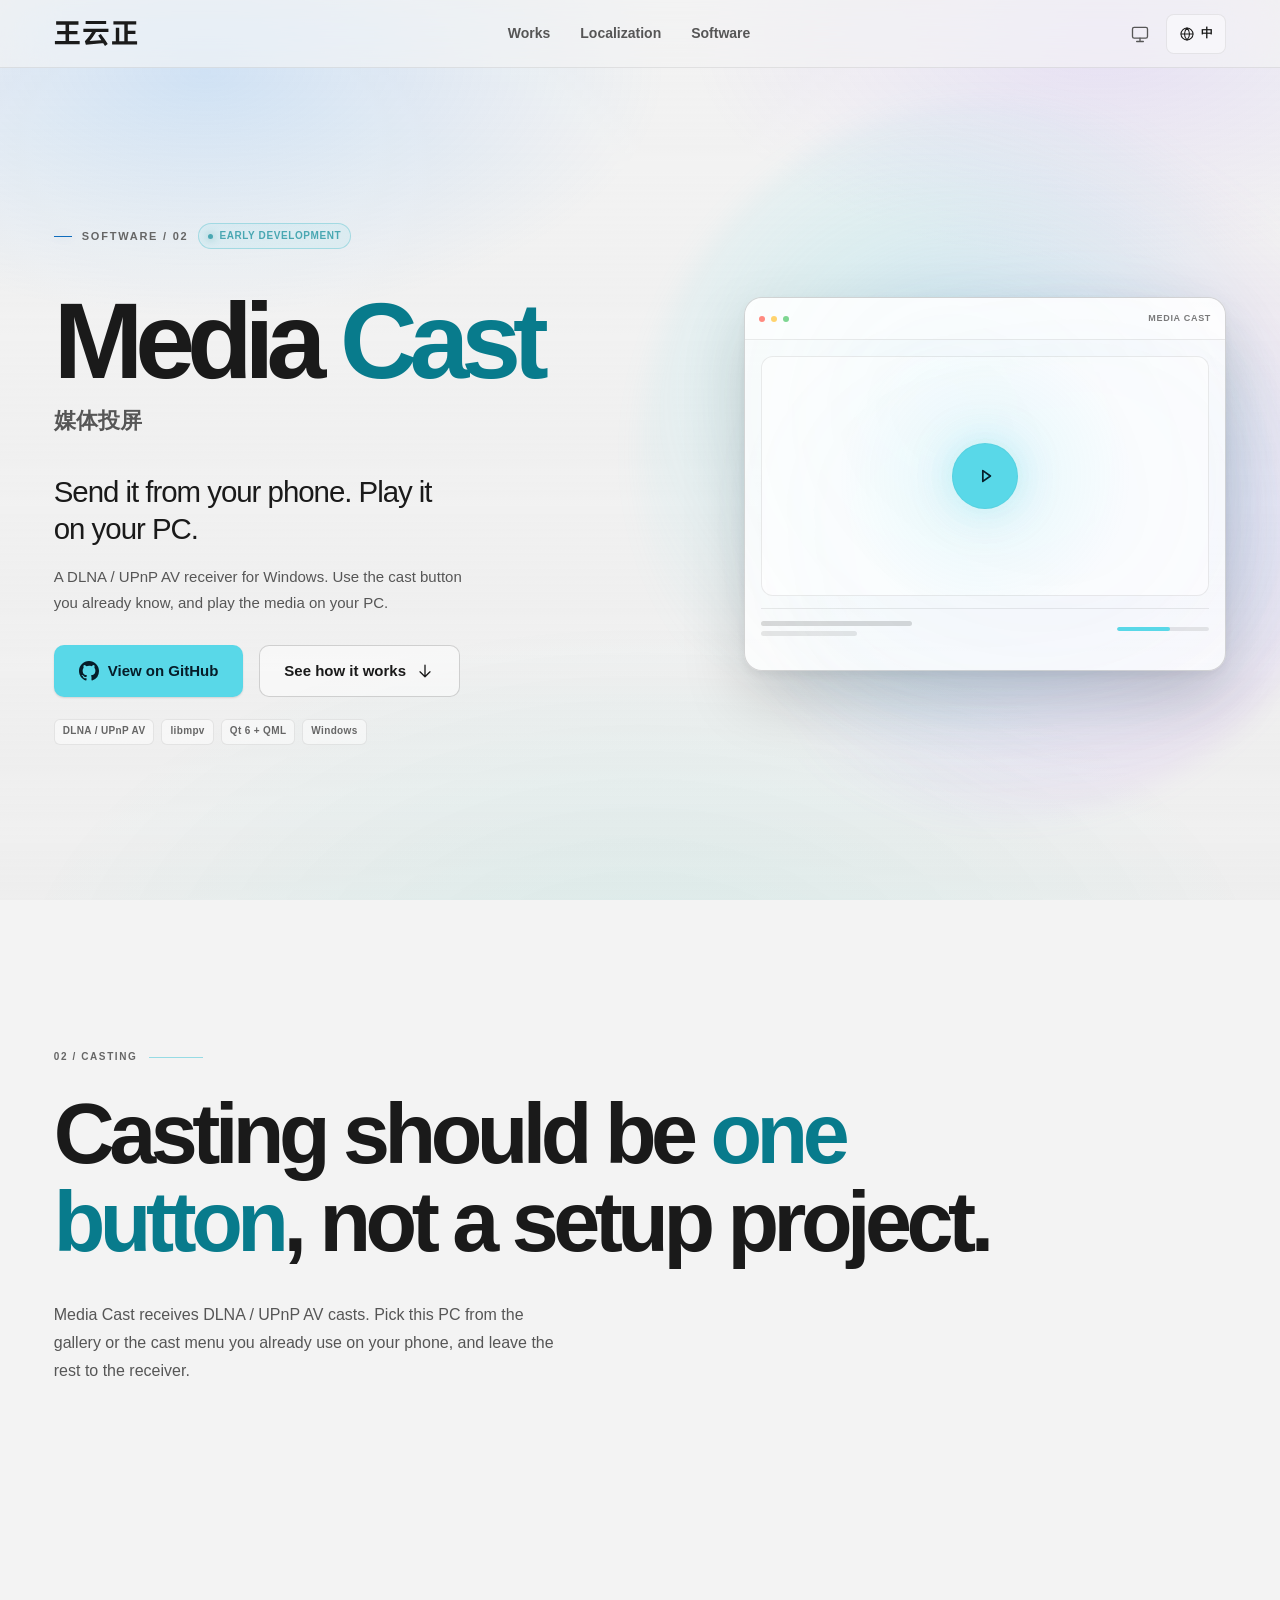
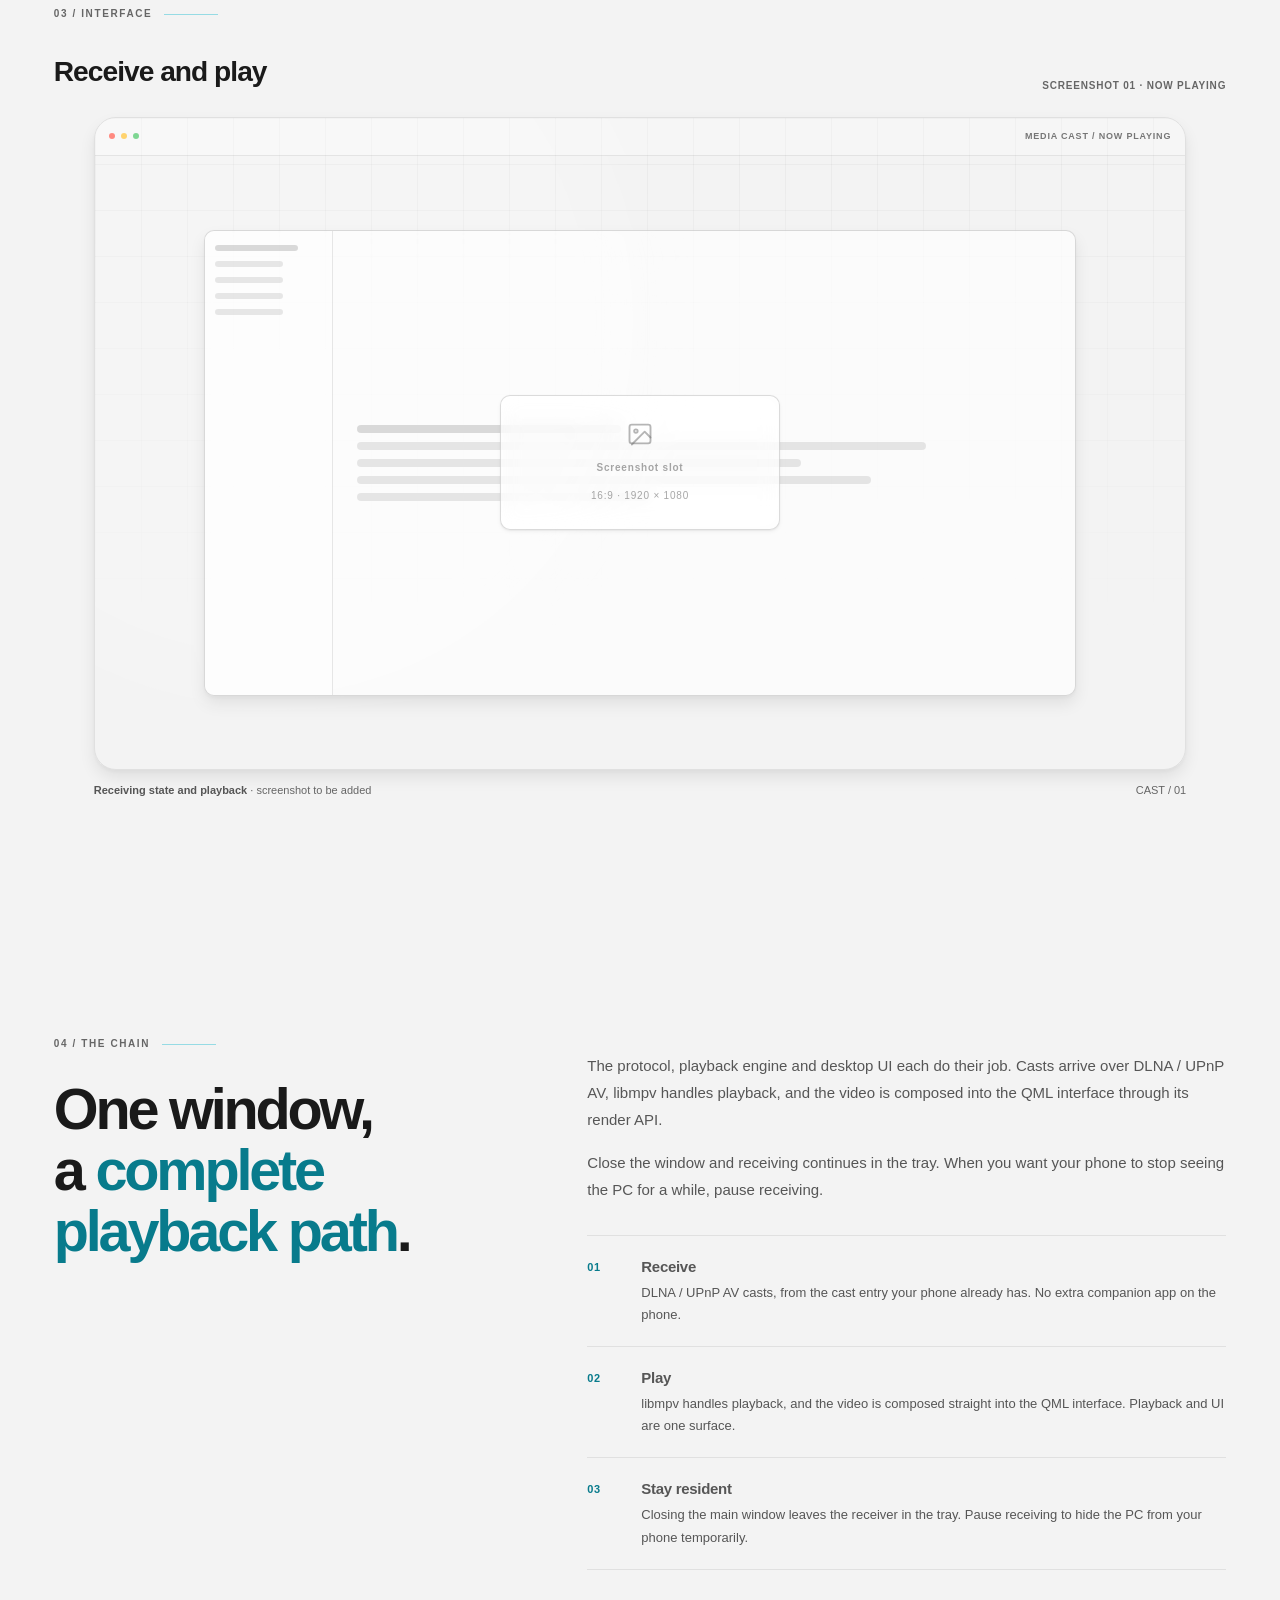
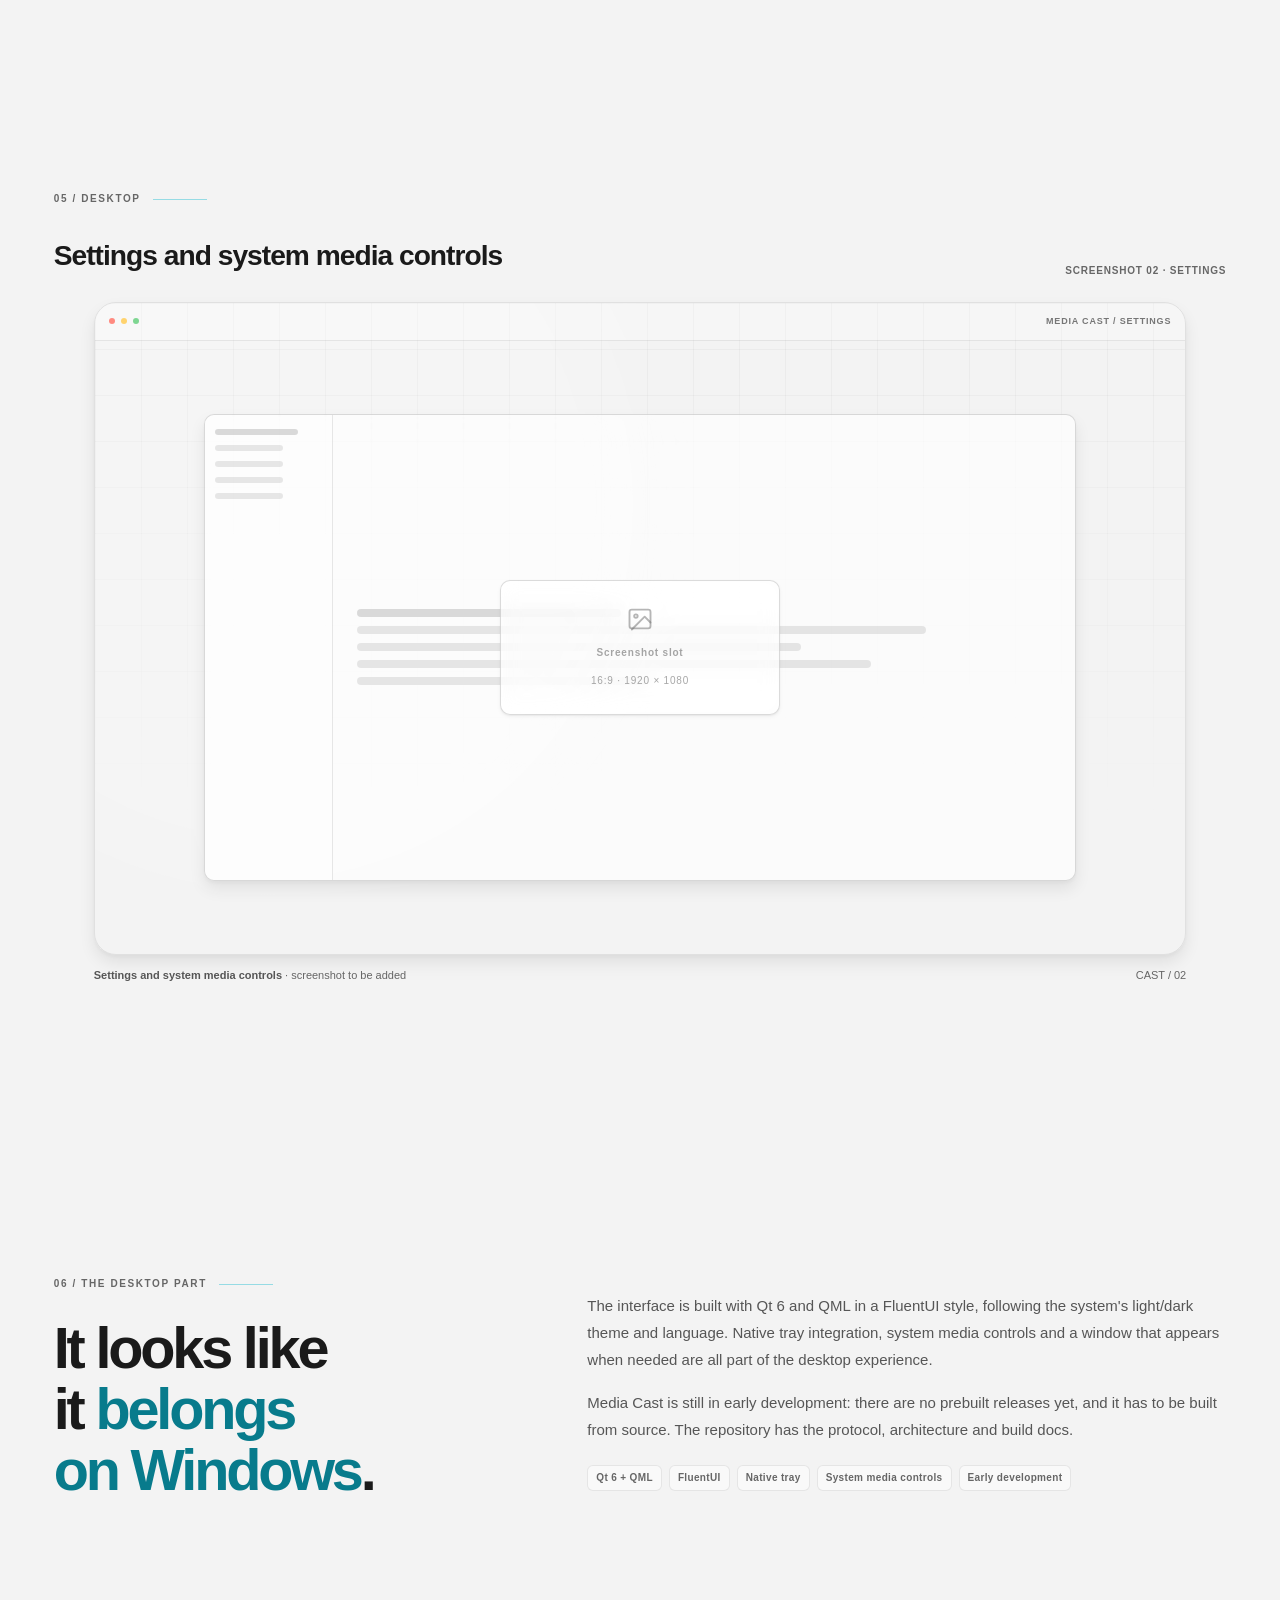
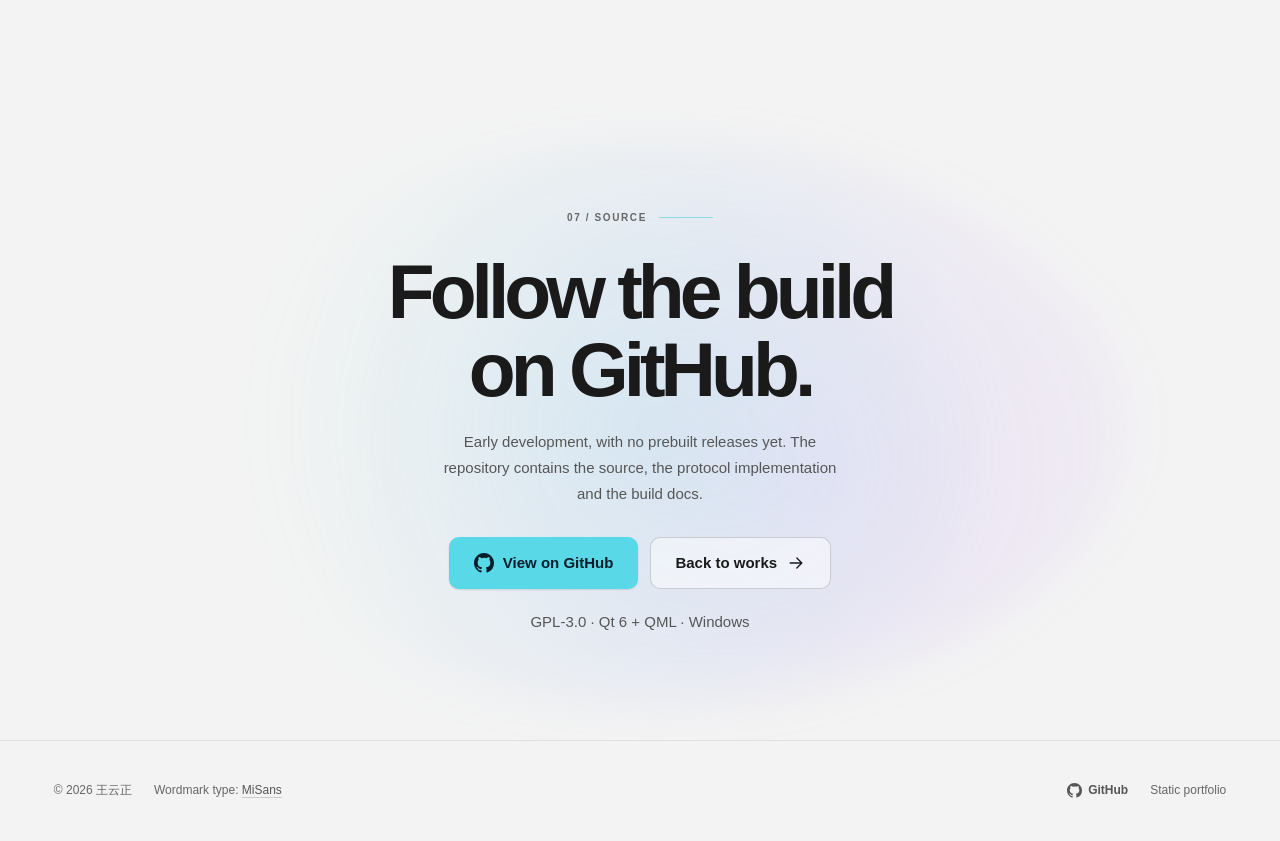
==== commit fc7948b9: "Refine Chinese title hierarchy and pointer sheen exit" ====
--- a/software/media-cast/index.html
+++ b/software/media-cast/index.html
@@ -88,10 +88,13 @@
             <span class="eyebrow"><span class="lang-zh">软件 / 02</span><span class="lang-en">Software / 02</span></span>
             <span class="early-badge"><span class="lang-zh">早期开发</span><span class="lang-en">Early development</span></span>
           </div>
-          <h1 class="software-title enter" style="--i: 1">Media <span class="accent-word">Cast</span></h1>
+          <h1 class="software-title enter" style="--i: 1">
+            <span class="lang-zh">媒体<span class="accent-word">投屏</span></span>
+            <span class="lang-en">Media <span class="accent-word">Cast</span></span>
+          </h1>
           <p class="software-title-cn enter" style="--i: 2">
-            <span class="lang-zh">媒体投屏接收器</span>
-            <span class="lang-en">A media casting receiver for Windows.</span>
+            <span class="lang-zh" lang="en">Media Cast</span>
+            <span class="lang-en" lang="zh-CN">媒体投屏</span>
           </p>
           <p class="software-tagline enter" style="--i: 3">
             <span class="lang-zh">手机投过来，电脑这边播放。</span>
--- a/assets/css/site.css
+++ b/assets/css/site.css
@@ -502,7 +502,12 @@
     transparent calc(var(--hx) + 12%),
     transparent 100%
   );
-  opacity: 0.5;
+  opacity: 0;
+  transition: opacity var(--dur-normal) var(--ease-fluent);
+}
+
+.site-header.is-pointer-active::after {
+  opacity: 0.7;
 }
 
 .site-header.is-scrolled {
@@ -575,7 +580,7 @@
       var(--brand-sheen) 0%,
       transparent 72%
     );
-  opacity: 0.82;
+  opacity: 0;
   -webkit-mask-image: url("/assets/img/wordmark-light.svg");
   mask-image: url("/assets/img/wordmark-light.svg");
   -webkit-mask-position: center;
@@ -592,9 +597,10 @@
   mask-image: url("/assets/img/wordmark-dark.svg");
 }
 
+.site-header.is-pointer-active .brand__sheen,
 .brand:hover .brand__sheen,
 .brand:focus-visible .brand__sheen {
-  opacity: 1;
+  opacity: 0.9;
 }
 
 .primary-nav {
@@ -966,6 +972,8 @@
 /* ---------- Buttons / links ---------- */
 
 .btn {
+  --btn-sheen: transparent;
+
   position: relative;
   display: inline-flex;
   align-items: center;
@@ -978,7 +986,7 @@
   background-color: transparent;
   background-image: radial-gradient(
     130px circle at var(--mx, 50%) var(--my, 50%),
-    var(--sheen),
+    var(--btn-sheen),
     transparent 68%
   );
   background-repeat: no-repeat;
@@ -995,6 +1003,11 @@
     color var(--dur-fast) var(--ease-fluent),
     transform var(--dur-fast) var(--ease-fluent),
     box-shadow var(--dur-fast) var(--ease-fluent);
+}
+
+.btn:hover,
+.btn:focus-visible {
+  --btn-sheen: var(--sheen);
 }
 
 .btn:hover {
@@ -1111,19 +1124,13 @@
   transition: opacity var(--dur-normal) var(--ease-fluent);
 }
 
-.work-card.reveal::after,
-.software-card.reveal::after,
-.index-panel.reveal::after,
-.art-frame.reveal::after {
-  opacity: 0.6;
-}
-
 .work-card.reveal:hover::after,
 .software-card.reveal:hover::after,
 .index-panel.reveal:hover::after,
 .art-frame.reveal:hover::after,
 .work-card.reveal:focus-within::after,
-.software-card.reveal:focus-within::after {
+.software-card.reveal:focus-within::after,
+.index-panel.reveal:focus-within::after {
   opacity: 1;
 }
 
@@ -1793,6 +1800,8 @@
 }
 
 .dl-btn {
+  --btn-sheen: transparent;
+
   display: inline-flex;
   align-items: center;
   justify-content: center;
@@ -1805,7 +1814,7 @@
   background-color: var(--surface-soft);
   background-image: radial-gradient(
     120px circle at var(--mx, 50%) var(--my, 50%),
-    var(--sheen),
+    var(--btn-sheen),
     transparent 68%
   );
   color: var(--text);
@@ -1818,6 +1827,11 @@
     background-color var(--dur-fast) var(--ease-fluent),
     transform var(--dur-fast) var(--ease-fluent),
     opacity var(--dur-fast) var(--ease-fluent);
+}
+
+.dl-btn:not([aria-disabled="true"]):hover,
+.dl-btn:not([aria-disabled="true"]):focus-visible {
+  --btn-sheen: var(--sheen);
 }
 
 .dl-btn:hover {
@@ -1965,6 +1979,11 @@
   font-weight: 700;
   letter-spacing: -0.06em;
   line-height: 0.98;
+}
+
+[data-lang="zh"] .software-card__title {
+  letter-spacing: -0.04em;
+  line-height: 1.06;
 }
 
 .software-card__cn {
@@ -2774,8 +2793,17 @@
   text-wrap: balance;
 }
 
+[data-lang="zh"] .software-title {
+  letter-spacing: -0.045em;
+  line-height: 0.94;
+}
+
 .software-title .accent-word {
   color: var(--page-accent-strong);
+}
+
+.title-line {
+  display: block;
 }
 
 .software-title-cn {
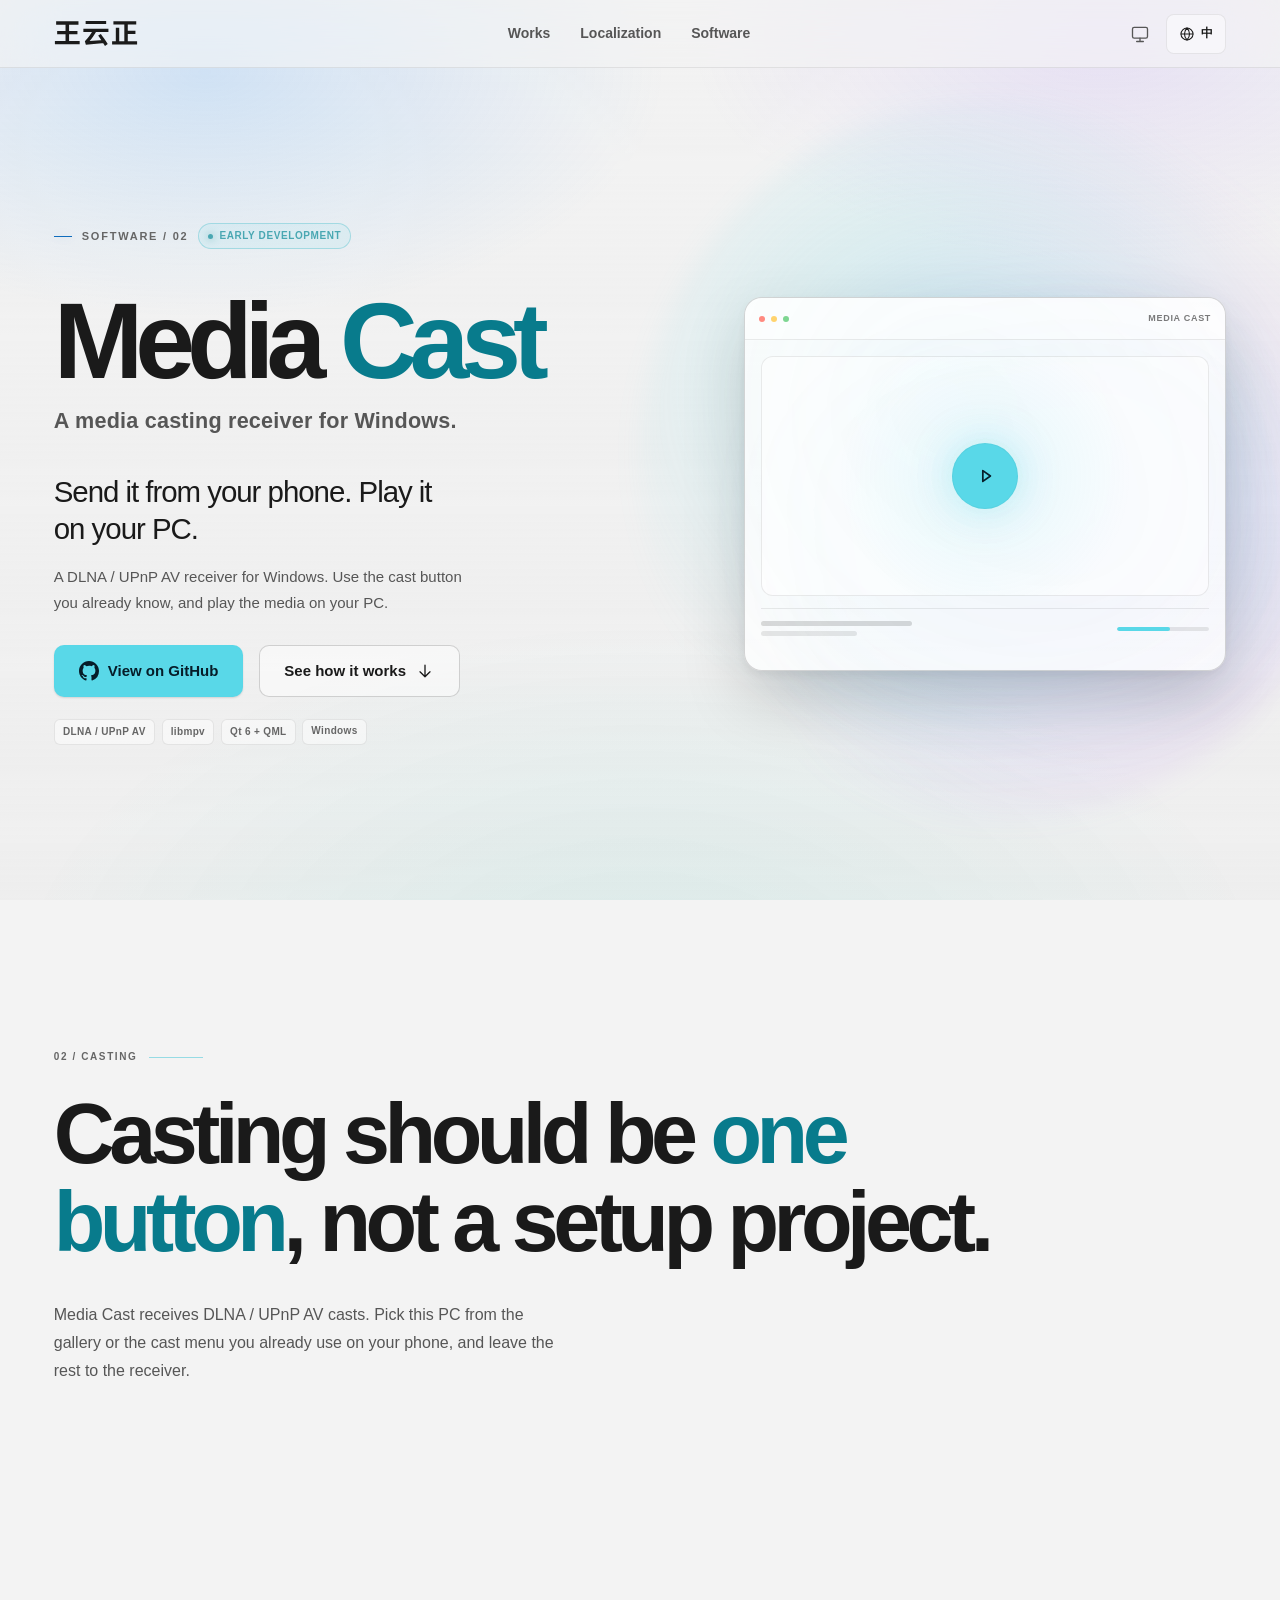
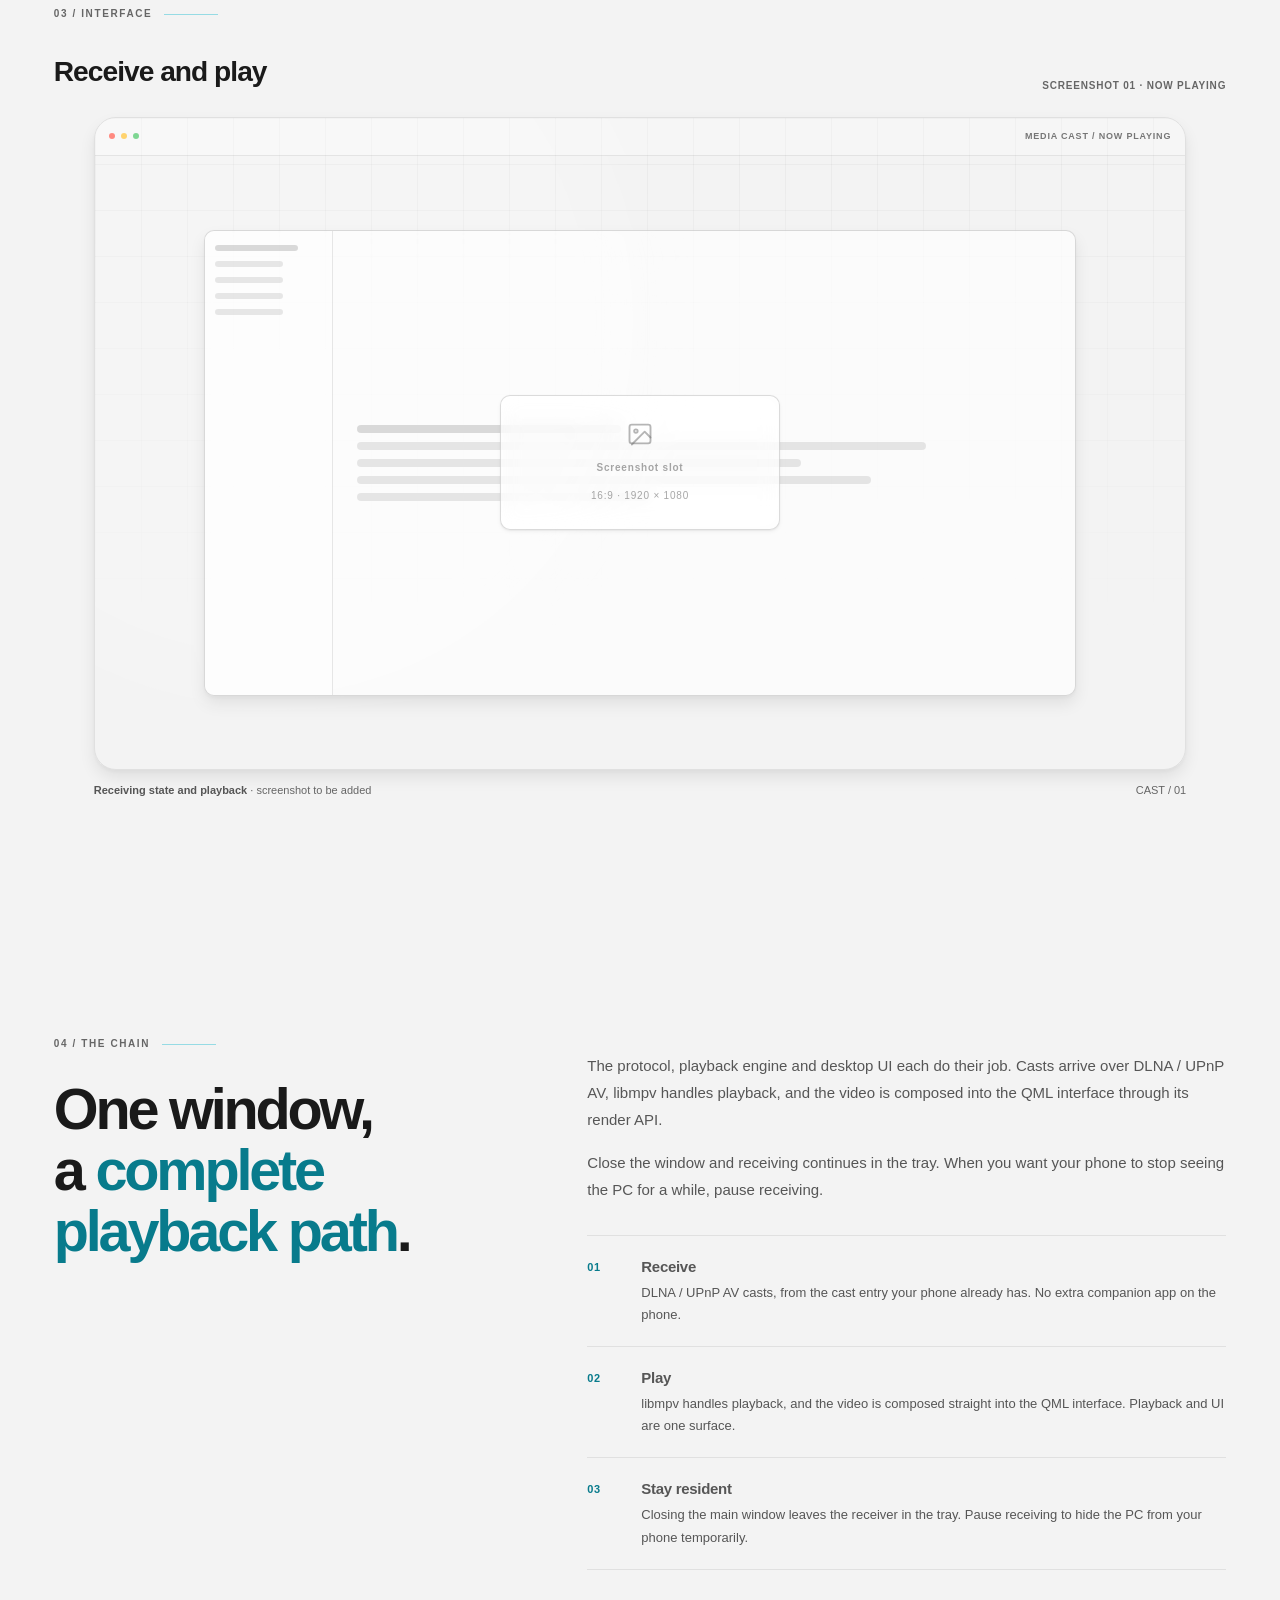
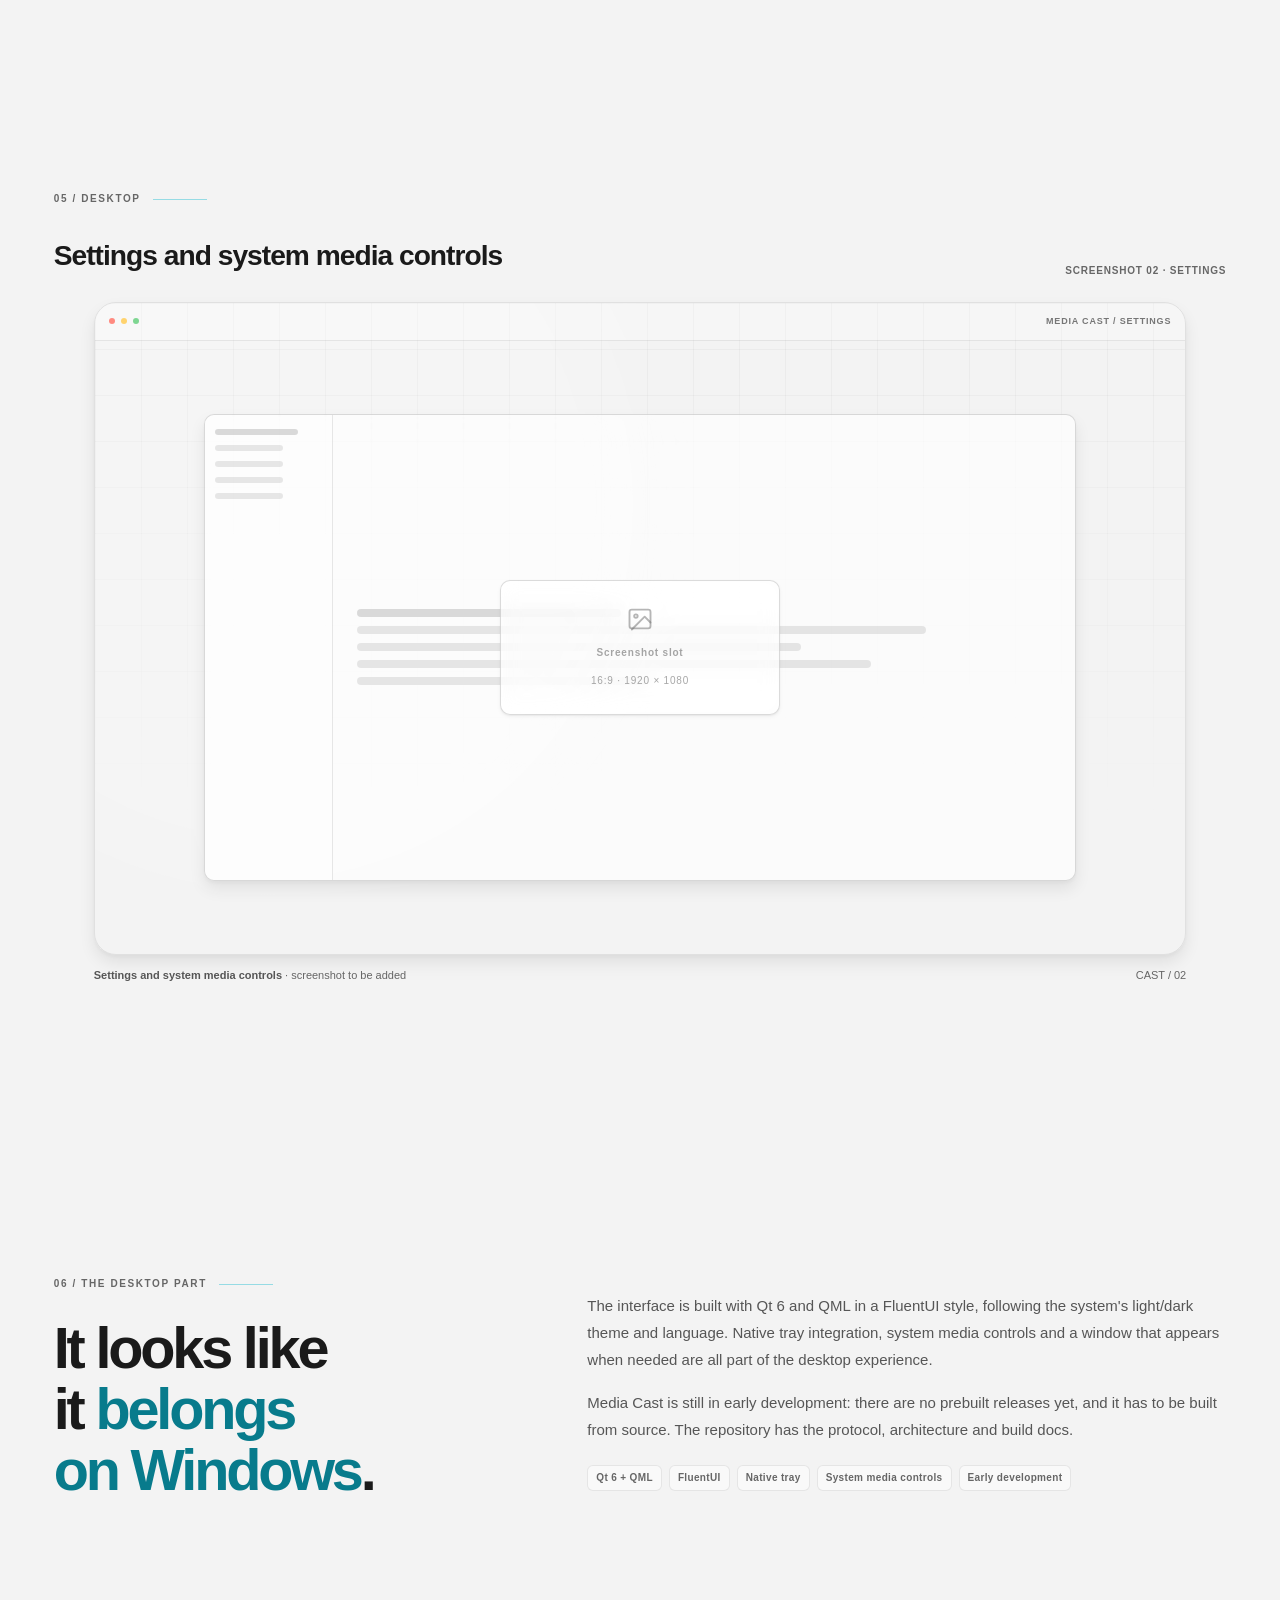
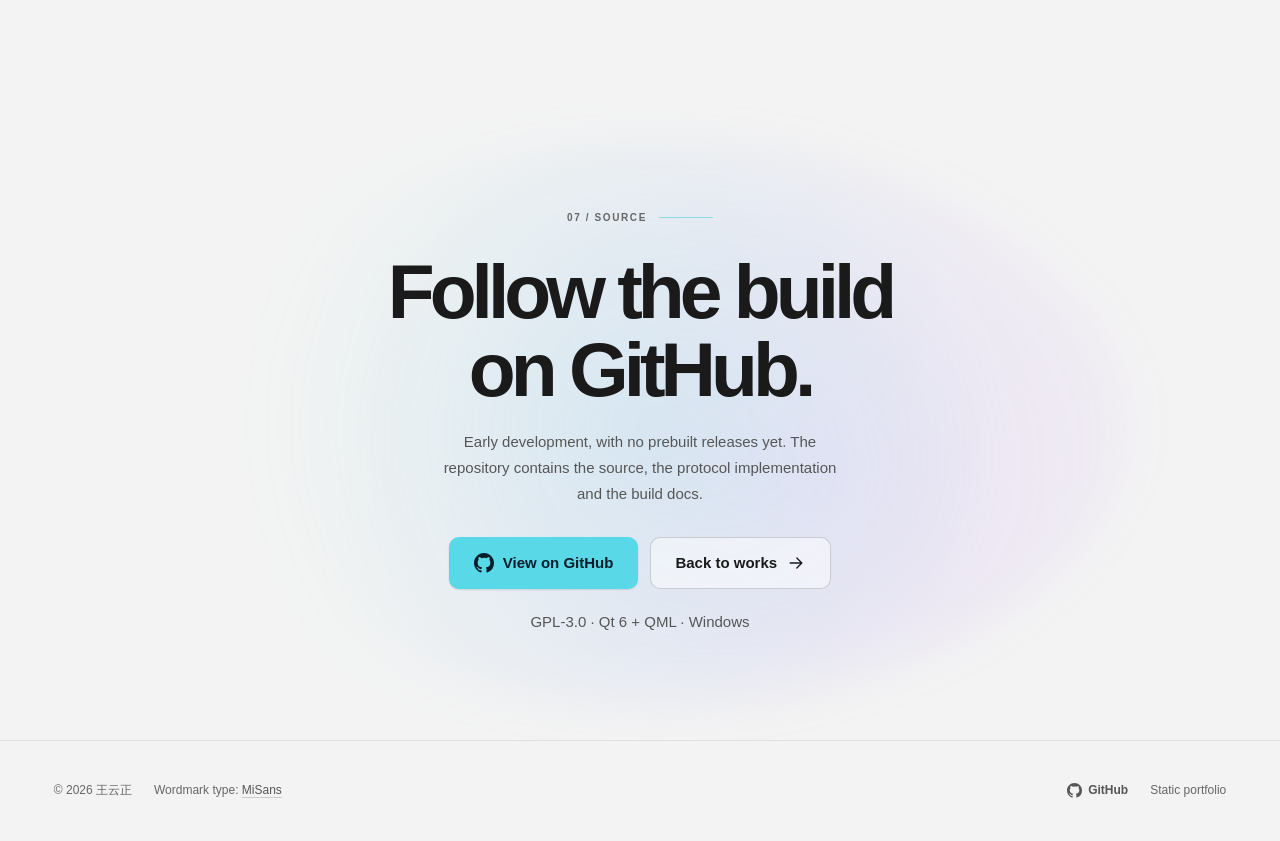
==== commit 9937356c: "Add netdisk links and restore English subtitles" ====
--- a/software/media-cast/index.html
+++ b/software/media-cast/index.html
@@ -94,7 +94,7 @@
           </h1>
           <p class="software-title-cn enter" style="--i: 2">
             <span class="lang-zh" lang="en">Media Cast</span>
-            <span class="lang-en" lang="zh-CN">媒体投屏</span>
+            <span class="lang-en">A media casting receiver for Windows.</span>
           </p>
           <p class="software-tagline enter" style="--i: 3">
             <span class="lang-zh">手机投过来，电脑这边播放。</span>
